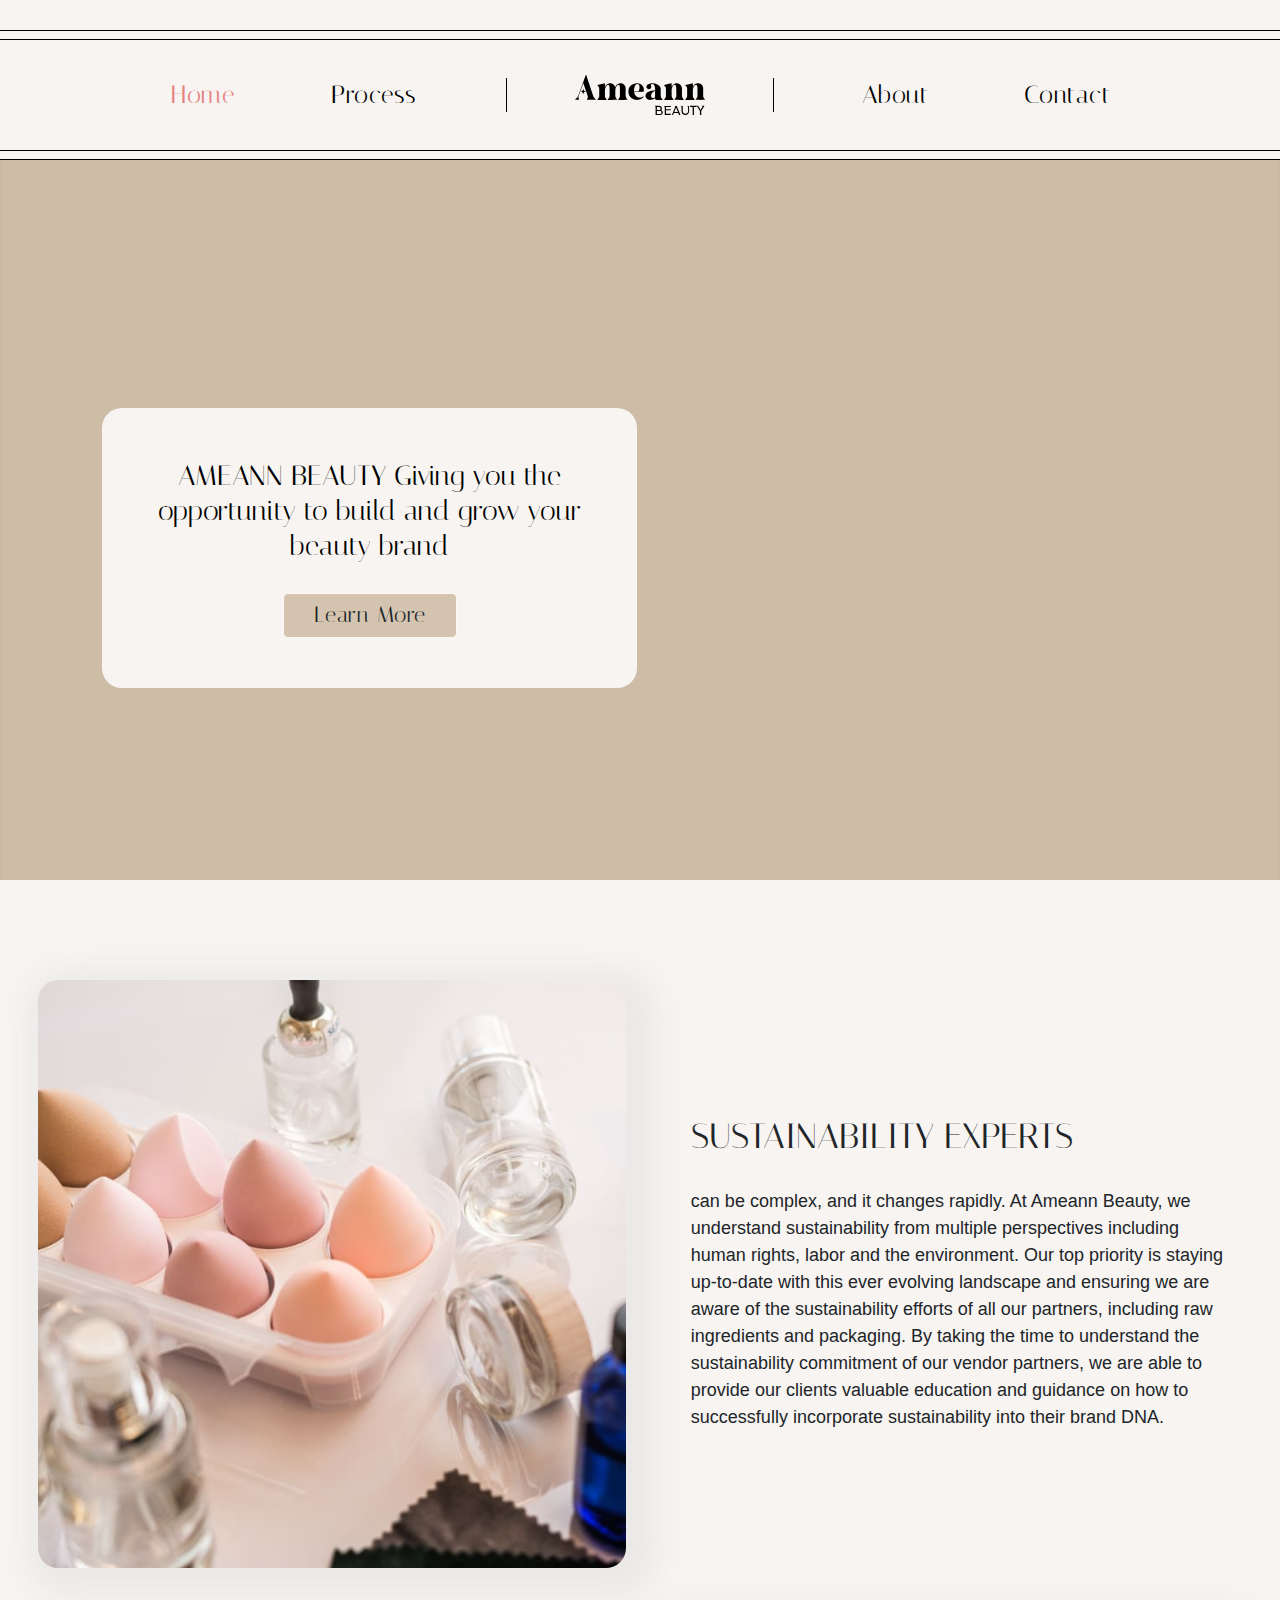
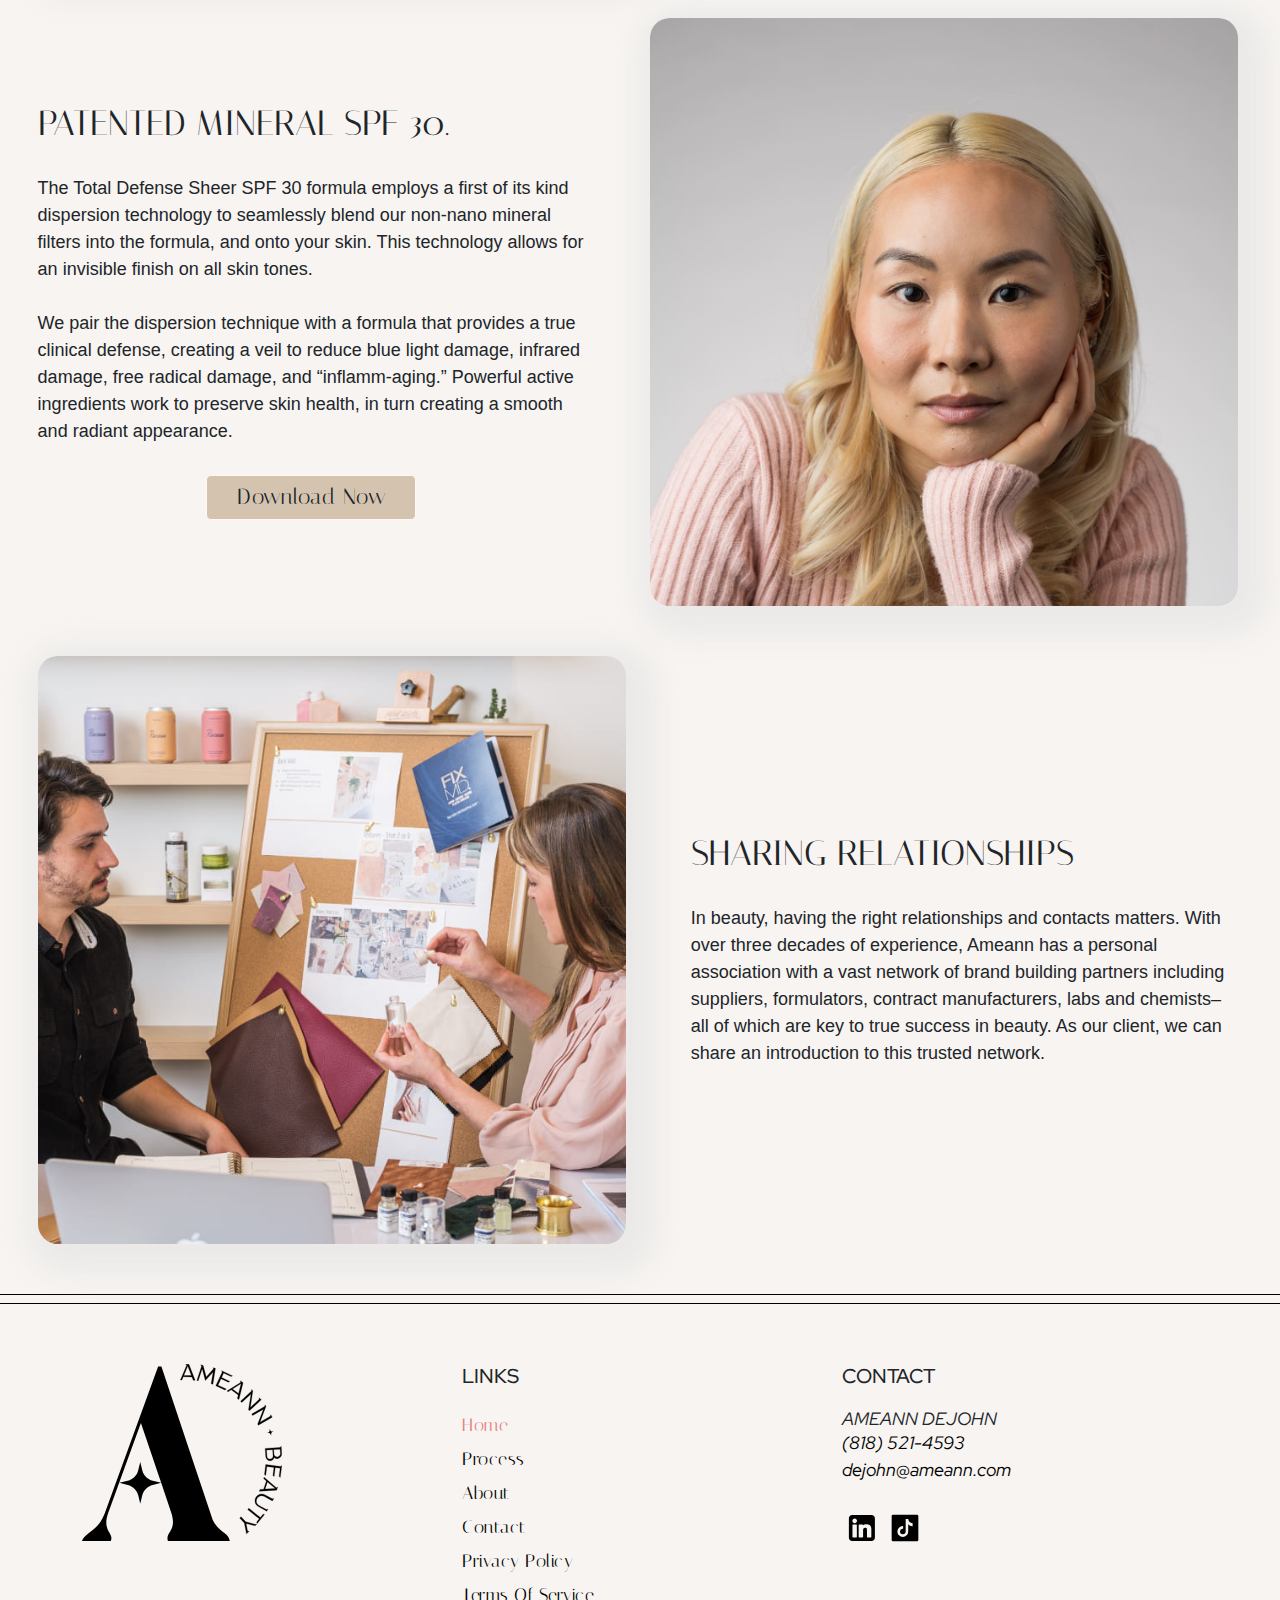
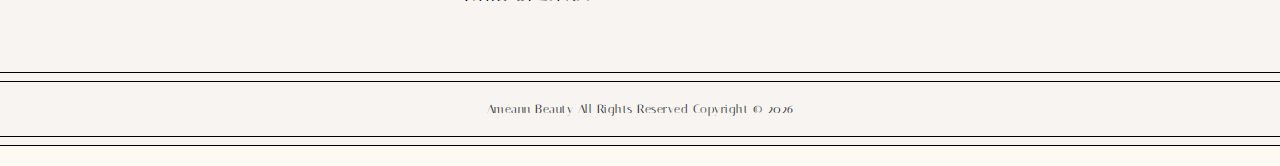
==== index.html @ 5b4743b5 "test Nº2" ====
<!doctype html>
<html lang="en">

<head>
  <!-- Required meta tags -->
  <meta charset="utf-8">
  <meta name="viewport" content="width=device-width, initial-scale=1">
  <title>Ameann Beauty | Home</title>

  <!-- Google Fonts -->
  <link rel="preconnect" href="https://fonts.googleapis.com">
  <link rel="preconnect" href="https://fonts.gstatic.com" crossorigin>
  <link href="https://fonts.googleapis.com/css2?family=Italiana&family=Red+Hat+Display:wght@300;500&display=swap"
    rel="stylesheet">

  <!-- Bootstrap CSS -->
  <link rel="stylesheet" href="assets/css/bootstrap.min.css">
  <link rel="stylesheet" href="assets/fonts/ameann-icons/icon.css">
  <link rel="stylesheet" href="assets/css/style.css">
  <!-- Script for play video -->
  <link href="https://vjs.zencdn.net/8.3.0/video-js.css" rel="stylesheet" />
</head>

<body>

  <header class="header">
    <div class="desktop-nav">
      <div class="border1">
        <nav class="navbar navbar-expand-md navbar-light">
          <div class="container">
            <div class="collapse navbar-collapse">
              <ul class="navbar-nav mb-2 mb-lg-0">
                <li class="nav-item">
                  <a class="nav-link active" href="index.html">Home</a>
                </li>
                <li class="nav-item">
                  <a class="nav-link" href="process.html">Process</a>
                </li>
              </ul>
              <div class="logo">
                <a class="navbar-brand" href="index.html">
                  <img src="./assets/images/logo-main.svg" alt="Ameann Beauty logo">
                </a>
              </div>
              <ul class="navbar-nav mb-2 mb-lg-0">
                <li class="nav-item">
                  <a class="nav-link" href="about-ameann.html">About</a>
                </li>
                <li class="nav-item">
                  <a class="nav-link" href="contact.html">Contact</a>
                </li>
              </ul>
            </div>
          </div>
        </nav>
      </div>
    </div>
    <nav class="navbar navbar-expand-md navbar-light mobile-nav">
      <div class="container">
        <a class="navbar-brand" href="index.html">
          <img src="./assets/images/logo-main.svg" alt="Ameann Beauty logo">
        </a>
        <button class="navbar-toggler" type="button" data-bs-toggle="collapse" data-bs-target="#navbarToggler"
          aria-controls="navbarToggler" aria-expanded="false" aria-label="Toggle navigation">
          <span class="customicon customicon-bars"></span>
        </button>
        <div class="collapse navbar-collapse" id="navbarToggler">
          <ul class="navbar-nav ms-auto mb-lg-0">
            <li class="nav-item">
              <a class="nav-link active" href="index.html">Home</a>
            </li>
            <li class="nav-item">
              <a class="nav-link" href="process.html">Process</a>
            </li>
            <li class="nav-item">
              <a class="nav-link" href="about-ameann.html">About</a>
            </li>
            <li class="nav-item">
              <a class="nav-link" href="contact.html">Contact</a>
            </li>
          </ul>
        </div>
      </div>
    </nav>
  </header>
  <div class="hero-section">

    <div class="image-wrap">
      <!-- Web banner version -->

      <video id="my-video" class="web-video-banner" autoplay muted loop playsinline poster="Background_Banner"
        data-setup="{}">
        <source src="./assets/video/ameannbeauty-hp-banner-desktop.mp4" type="video/mp4">
        <source src="./assets/video/ameannbeauty-hp-banner-desktop.webm" type="video/webm">
        <source src="./assets/video/ameannbeauty-hp-banner-desktop.ogg" type="video/ogg">
      </video>
      <!-- Mobile banner version -->
      <video id="my-video" class="mobile-video-banner" autoplay muted loop poster="Background_Banner2"
        data-setup="{}">
        <source src="./assets/video/ameannbeauty-hp-banner-mobile.mp4" type="video/mp4">
        <source src="./assets/video/ameannbeauty-hp-banner-mobile.webm" type="video/webm">
        <source src="./assets/video/ameannbeauty-hp-banner-mobile.ogg" type="video/ogg">
      </video>
    </div>
    <div class="learn">
      <div class="content">
        <h2>AMEANN BEAUTY Giving you the opportunity to build and grow your beauty brand
        </h2>
        <div class="buttons">
          <a href="process.html" class="btn">Learn More</a>
        </div>
      </div>
    </div>
  </div>

  <section class="home-process">
    <div class="container">
      <div class="row">
        <div class="col-md-6">
          <img src="assets/images/3.jpg" alt="">
        </div>
        <div class="col-md-6">
          <div class="text">
            <h3>SUSTAINABILITY EXPERTS</h3>
            <p>can be complex, and it changes rapidly. At Ameann Beauty, we understand sustainability from multiple
              perspectives including human rights, labor and the environment. Our top priority is staying up-to-date
              with this ever evolving landscape and ensuring we are aware of the sustainability efforts of all our
              partners, including raw ingredients and packaging. By taking the time to understand the sustainability
              commitment of our vendor partners, we are able to provide our clients valuable education and guidance on
              how to successfully incorporate sustainability into their brand DNA.</p>
          </div>
        </div>
      </div>
      <div class="row">
        <div class="col-md-6">
          <img src="assets/images/ameannbeauty-skincare-asian-lady.jpg" alt="">
        </div>
        <div class="col-md-6">
          <div class="text">
            <h3>PATENTED MINERAL SPF 30.</h3>
            <p>The Total Defense Sheer SPF 30 formula employs a first of its kind dispersion technology to seamlessly
              blend our non-nano mineral filters into the formula, and onto your skin. This technology allows for an
              invisible finish on all skin tones. <br /> <br />
              We pair the dispersion technique with a formula that provides a true clinical defense, creating a veil to
              reduce blue light damage, infrared damage, free radical damage, and “inflamm-aging.” Powerful active
              ingredients work to preserve skin health, in turn creating a smooth and radiant appearance.
            </p>
            <div class="buttons">
              <a href="assets/files/ameann-beauty-total-defense-spf-30 (1).pdf" target="_blank" class="btn">Download
                Now</a>
            </div>
          </div>
        </div>
      </div>
      <div class="row">
        <div class="col-md-6">
          <img src="assets/images/2.jpg" alt="">
        </div>
        <div class="col-md-6">
          <div class="text">
            <h3>SHARING RELATIONSHIPS</h3>
            <p>In beauty, having the right relationships and contacts matters. With over three decades of experience,
              Ameann has a personal association with a vast network of brand building partners including suppliers,
              formulators, contract manufacturers, labs and chemists–all of which are key to true success in beauty. As
              our client, we can share an introduction to this trusted network.</p>
          </div>
        </div>
      </div>
    </div>
  </section>

  <footer class="footer">
    <div class="border1">
      <div class="border2">
        <div class="container">
          <div class="row">
            <div class="col-md-4">
              <a href="index.html" class="logo-image">
                <img src="./assets/images/logo-small.svg" alt="ameann beauty logo">
              </a>
            </div>
            <div class="col-md-4">
              <h5 class="title">LINKS</h5>
              <ul class="navbar-nav ms-auto mb-lg-0">
                <li class="nav-item">
                  <a class="nav-link active" href="index.html">Home</a>
                </li>
                <li class="nav-item">
                  <a class="nav-link" href="process.html">Process</a>
                </li>
                <li class="nav-item">
                  <a class="nav-link" href="about-ameann.html">About</a>
                </li>
                <li class="nav-item">
                  <a class="nav-link" href="contact.html">Contact</a>
                </li>
                <li class="nav-item">
                  <a class="nav-link" href="privacy-policy.html">privacy policy</a>
                </li>
                <li class="nav-item">
                  <a class="nav-link" href="terms-of-service.html">terms of service</a>
                </li>
              </ul>
            </div>
            <div class="col-md-4">
              <h5 class="title">CONTACT</h5>
              <div class="details">
                <h3><em>AMEANN DEJOHN</em></h3>
                <a href="tel:(818) 521-4593"><em>(818) 521-4593</em></a><br>
                <a href="mailto:dejohn@ameann.com"><em>dejohn@ameann.com</em></a>
              </div>
              <div class="social-icon">
                <a href=""><svg fill="#000000" viewBox="-5.5 0 32 32" version="1.1" xmlns="http://www.w3.org/2000/svg">
                    <title>linkedin</title>
                    <path
                      d="M0 8.219v15.563c0 1.469 1.156 2.625 2.625 2.625h15.563c0.719 0 1.406-0.344 1.844-0.781 0.469-0.469 0.781-1.063 0.781-1.844v-15.563c0-1.469-1.156-2.625-2.625-2.625h-15.563c-0.781 0-1.375 0.313-1.844 0.781-0.438 0.438-0.781 1.125-0.781 1.844zM2.813 10.281c0-1 0.813-1.875 1.813-1.875 1.031 0 1.875 0.875 1.875 1.875 0 1.031-0.844 1.844-1.875 1.844-1 0-1.813-0.813-1.813-1.844zM7.844 23.125v-9.531c0-0.219 0.219-0.406 0.375-0.406h2.656c0.375 0 0.375 0.438 0.375 0.719 0.75-0.75 1.719-0.938 2.719-0.938 2.438 0 4 1.156 4 3.719v6.438c0 0.219-0.188 0.406-0.375 0.406h-2.75c-0.219 0-0.375-0.219-0.375-0.406v-5.813c0-0.969-0.281-1.5-1.375-1.5-1.375 0-1.719 0.906-1.719 2.125v5.188c0 0.219-0.219 0.406-0.438 0.406h-2.719c-0.156 0-0.375-0.219-0.375-0.406zM2.875 23.125v-9.531c0-0.219 0.219-0.406 0.375-0.406h2.719c0.25 0 0.406 0.156 0.406 0.406v9.531c0 0.219-0.188 0.406-0.406 0.406h-2.719c-0.188 0-0.375-0.219-0.375-0.406z">
                    </path>
                  </svg></a>
                <a href=""><svg fill="#000000" class="tiktok" viewBox="0 0 24 24" xmlns="http://www.w3.org/2000/svg">
                    <path
                      d="M21,2H3A1,1,0,0,0,2,3V21a1,1,0,0,0,1,1H21a1,1,0,0,0,1-1V3A1,1,0,0,0,21,2Zm-3.281,8.725h0c-.109.011-.219.016-.328.017A3.571,3.571,0,0,1,14.4,9.129v5.493a4.061,4.061,0,1,1-4.06-4.06c.085,0,.167.008.251.013v2a2.067,2.067,0,1,0-.251,4.119A2.123,2.123,0,0,0,12.5,14.649l.02-9.331h1.914A3.564,3.564,0,0,0,17.719,8.5Z" />
                  </svg></a>
              </div>
            </div>
          </div>
        </div>
      </div>
      <div class="copyright">
        <div class="border1">
          <p> ameann beauty all rights reserved copyright ©
            <script>document.write(new Date().getFullYear());</script>
          </p>
        </div>
      </div>
    </div>
  </footer>


  <!-- Optional JavaScript; choose one of the two! -->
  <script src="assets/js/jquery-3.6.1.min.js"></script>

  <!-- Option 1: Bootstrap Bundle with Popper -->
  <script src="assets/js/bootstrap.bundle.min.js"></script>

  <!-- Option 2: Separate Popper and Bootstrap JS -->
  <script src="assets/js/popper.min.js"></script>

  <!-- main JS to edit -->
  <script src="assets/js/main.js"></script>

</body>

</html>
---- assets/fonts/ameann-icons/icon.css ----
@font-face {
  font-family: 'ameann-icons';
  src:  url('fonts/ameann-icons.eot?su0a94');
  src:  url('fonts/ameann-icons.eot?su0a94#iefix') format('embedded-opentype'),
    url('fonts/ameann-icons.ttf?su0a94') format('truetype'),
    url('fonts/ameann-icons.woff?su0a94') format('woff'),
    url('fonts/ameann-icons.svg?su0a94#ameann-icons') format('svg');
  font-weight: normal;
  font-style: normal;
  font-display: block;
}

.customicon {
  /* use !important to prevent issues with browser extensions that change fonts */
  font-family: 'ameann-icons' !important;
  speak: never;
  font-style: normal;
  font-weight: normal;
  font-variant: normal;
  text-transform: none;
  line-height: 1;

  /* Better Font Rendering =========== */
  -webkit-font-smoothing: antialiased;
  -moz-osx-font-smoothing: grayscale;
}

.customicon-facebook:before {
  content: "\e901";
}
.customicon-instagram:before {
  content: "\e902";
}
.customicon-arrow-right:before {
  content: "\e900";
}
.customicon-bars:before {
  content: "\e916";
}
.customicon-cross:before {
  content: "\e917";
}
---- assets/css/style.css ----
/* global vars*/

:root{

  --background-page-color:#F7F4F1;
}



@font-face {
  font-family: "poppins";
  src: url(../fonts/Poppins/Poppins-Thin.ttf);
  font-weight: 200;
}

@font-face {
  font-family: "poppins";
  src: url(../fonts/Poppins/Poppins-Light.ttf);
  font-weight: 300;
}

@font-face {
  font-family: "CrimsonText";
  src: url(../fonts/Crimson_Text/CrimsonText-SemiBoldItalic.ttf);
  font-weight: 600;
  font-style: italic;
}

@font-face {
  font-family: "CrimsonText";
  src: url(../fonts/Crimson_Text/CrimsonText-Italic.ttf);
  font-weight: 400;
  font-style: italic;
}

@font-face {
  font-family: "CrimsonText";
  src: url(../fonts/Crimson_Text/CrimsonText-Regular.ttf);
  font-weight: 400;
}

* {
  margin: 0px;
  padding: 0;
  outline: 0;
  box-sizing: border-box;
  /* font-family: "CrimsonText"; */
  font-weight: 400;
  
}

@media (min-width: 1600px) {
  .container {
    max-width: 1560px;
  }
}

.header {
  padding-top: 30px;
  background-color: var(--background-page-color);
}

.header .desktop-nav {
  border-top: 1px solid #000;
  border-bottom: 1px solid #000;
  padding: 10px 0;
}

.header .desktop-nav .border1 {
  border-top: 1px solid #000;
  border-bottom: 1px solid #000;
  padding: 20px 0;
}

.header .desktop-nav .navbar-collapse .logo {
  width: 24%;
  position: relative;
}

.header .desktop-nav .navbar-collapse .logo::after {
  content: '';
  display: block;
  border-left: 1px solid #000;
  border-right: 1px solid #000;
  width: 100%;
  height: 86%;
  left: 0;
  top: 7%;
  position: absolute;
  pointer-events: none;
}

.header .desktop-nav .navbar-collapse .logo a {
  display: block;
  max-width: 180px;
  margin: auto;
  padding: 0;
}

.header .desktop-nav .navbar-collapse .navbar-nav {
  flex-grow: 1;
  justify-content: space-evenly;
  width: 38%;
}

.header .navbar-collapse .navbar-nav .nav-link {
  font-family: 'Italiana', serif;
  font-size: 18px;
  color: #000;
  letter-spacing: 0.5px;
}

.header .navbar-collapse .navbar-nav .nav-link:not(.active):hover {
  color: #E68180;
}

.header .navbar-collapse .navbar-nav .nav-link.active {
  color: #E68180;
}

@media (max-width: 1399px) {
  .header .desktop-nav .navbar-collapse .logo a {
    max-width: 130px;
  }

  .header .desktop-nav .navbar-collapse .navbar-nav .nav-link {
    font-size: 25px;
  }

  .header .desktop-nav {
    padding: 8px 0;
  }
}

@media (min-width: 768px) {
  .mobile-nav {
    display: none;
  }
}

@media (max-width: 991px) {
  .header {
    padding-top: 20px;
  }

  .header .container {
    max-width: 100%;
  }

  .header .desktop-nav .navbar-collapse .navbar-nav .nav-link {
    font-size: 22px;
  }
}

@media (max-width: 767px) {
  .header {
    padding: 0;
    background-color: var(--background-page-color);
  }

  .header .desktop-nav {
    display: none;
  }

  .header .container {
    max-width: 100%;
    padding: 0 30px;
  }

  .header .navbar {
    padding: 10px 0;
  }

  .header .navbar .navbar-brand img {
    width: 90px;
  }

  .header .navbar .navbar-toggler {
    padding: 0;
    border: 0;
    font-size: 24px;
    color: #000;
    width: 24px;
    margin: 0;
    line-height: 0;
  }

  .header .navbar .navbar-toggler:hover,
  .header .navbar .navbar-toggler:focus {
    box-shadow: none;
    color: #E68180;
  }

  .header .navbar .navbar-collapse {
    position: absolute;
    top: 100%;
    width: 100%;
    left: 0;
    text-align: right;
    background-color: #FFF8F3;
    box-shadow: 0 3px 6px rgba(0, 0, 0, 0.1);
    z-index: 99;
  }

  .header .navbar .navbar-collapse .navbar-nav {
    padding: 15px 0;
  }

  .header .navbar .navbar-collapse .navbar-nav .nav-item {
    padding-right: 30px;
    text-transform: uppercase;
  }

  li.nav-item a {
    font-family: 'Italiana', serif;
  }

  .header .navbar .navbar-collapse .navbar-nav .nav-link {
    font-size: 20px;
    color: #000;
  }

  .header .navbar .navbar-toggler[aria-expanded="true"] .customicon::before {
    content: '\e917';
  }
}




/* home section */

.home-section {
  background-color: var(--background-page-color);
}

.home-section img {
  width: 100%;
}

.home-section .main-image {
  border-right: 1px solid #000;
}

.home-section .main-image .image-wrap {
  padding: 100px 8%;
}

.home-section .col-md-8 {
  padding: 0;
}

.home-section .learn {
  height: 47%;
  border-bottom: 1px solid #000;
  background-image: url(../images/texture1.svg);
  background-size: cover;
  display: flex;
  justify-content: center;
  align-items: center;
}

.home-section .learn .content {
  max-width: 595px;
}

.home-section .learn .content h2 {
  color: #B4A27E;
  font-size: 38px;
  line-height: 1.2;
}

.buttons {
  text-align: center;
  margin-top: 50px;
  display: block;
}

.buttons .btn {
  padding: 10px 35px;
  border: 1px solid #fff8f3;
  font-size: 20px;
  font-family: 'Italiana', serif;
  line-height: 1.2;
  border-radius: 5px;
  letter-spacing: 0.5px;
  background-color: #d4c4af;
}
.buttons .btn:hover {
  background-color: #fff8f3;
  color: #E68180;
  border: 1px solid #E68180;
}

.home-section .items {
  padding: 45px 40px;
}

.home-section .items .content {
  padding: 10px;
  height: 100%;
  display: flex;
  flex-direction: column;
}

.home-section .items .content h3 {
  font-family: "poppins";
  font-size: 22px;
  text-align: center;
  margin-top: 15px;
  display: flex;
  flex-grow: 1;
  align-items: center;
  justify-content: center;
}

@media (max-width: 1599px) {
  .home-section .items {
    padding: 40px 35px;
  }

  .home-section .items .content h3 {
    font-size: 18px;
  }
}

@media (max-width: 1399px) {
  .home-section .main-image .image-wrap {
    padding: 80px 8%;
  }

  .home-section .learn .content {
    max-width: 435px;
  }

  .home-section .learn .content h2 {
    font-size: 28px;
  }

  .buttons {
    margin-top: 30px;
  }

  .buttons .btn {
    padding: 8px 30px;
    font-size: 22px;
    border-radius: 5px;
  }

  .home-section .items {
    padding: 30px 30px;
  }

  .home-section .items .content {
    padding: 5px;
  }

  .home-section .items .content h3 {
    font-size: 14px;
  }
}

@media (max-width: 991px) {
  .home-section .container {
    max-width: 100%;
  }

  .home-section {
    overflow: hidden;
  }

}

@media (max-width: 767px) {
  .home-section {
    overflow: hidden;
    background-color: var(--background-page-color);
  }

  .home-section .main-image {
    border: 0;
  }

  .home-section .main-image .image-wrap {
    padding: 20px 5% 0;
  }



  .home-section .col-md-8 {
    position: relative;
  }

  .home-section .learn {
    height: auto;
    position: absolute;
    width: 100%;
    padding: 8vw 0;
    border-bottom: 0;
    bottom: calc(100% - 5px);
  }

  .home-section .learn .content {
    max-width: 62.5vw;
    text-align: center;
  }

  .home-section .learn .content h2 {
    font-size: 4vw;
  }

  .buttons {
    margin-top: 5vw;
  }

  .buttons .btn {
    font-size: 4vw;
  }

  .home-section .items {
    padding: 50px 30px 0;
  }

  .home-section .items .content {
    padding-bottom: 40px;
  }

  .home-section .items .content h3 {
    font-size: 4vw;
  }
}

@media (max-width: 500px) {
  .buttons .btn {
    padding: 5px 20px;
  }

  .home-section .items .content h3 {
    font-size: 5vw;
  }

  .home-section .items .content {
    padding-bottom: 20px;
  }
}



/* contact section */

.contact-section {
  background-color: var(--background-page-color);
  padding: 180px 0;
  border-bottom: 100px solid #B4A27E;
}

.contact-section .title {
  font-family: 'Red Hat Display', sans-serif;
  font-weight: 500;
  font-size: 25px;
  margin-bottom: 60px;
}

.contact-section .details h3 {
  font-size: 25px;
  line-height: 1.2;
  color: #000;
  font-family: 'Red Hat Display', sans-serif;
  font-weight: 500;
}

.contact-section .details a {
  font-size: 25px;
  line-height: 1.2;
  color: #000;
  text-decoration: none;
  font-family: 'Red Hat Display', sans-serif;
}

.contact-section .details a:hover {
  color: #E68180;
}

.contact-section .social {
  margin-top: 60px;
}

.contact-section .social p {
  font-size: 18px;
  margin-bottom: 5px;
  font-family: 'Red Hat Display', sans-serif;
  font-weight: 300;
}

.contact-section .social a.go {
  text-decoration: none;
  font-size: 40px;
  color: #000;
}

.contact-section .social a.go:hover {
  color: #E68180;
}

.contact-section .social .social-icon a {
  font-size: 40px;
  color: #000;
  text-decoration: none;
  margin-right: 8px;
  line-height: 1;
}

.contact-section .social .social-icon a:hover {
  color: #E68180;
}

.contact-section .logo-image {
  display: flex;
  align-items: center;
  justify-content: center;
}

.contact-section .logo-image .image-wrap {
  max-width: 70%;
  width: 400px;
}

@media (min-width: 1400px) {
  .contact-section .container {
    max-width: 1300px;
  }
}

@media (max-width: 1399px) {
  .contact-section {
    padding: 150px 0;
  }

  .contact-section .logo-image .image-wrap {
    max-width: 70%;
    width: 300px;
  }
}

@media (max-width: 1199px) {
  .contact-section {
    padding: 120px 0;
  }

  .contact-section .title {
    font-size: 25px;
    margin-bottom: 40px;
  }

  .contact-section .details h3,
  .contact-section .details a {
    font-size: 22px;
  }

  .contact-section .social {
    margin-top: 40px;
  }

  .contact-section .social p {
    font-size: 15px;
  }

  .contact-section .social a.go {
    font-size: 35px;
  }

  .contact-section .social .social-icon a {
    font-size: 30px;
  }

  .contact-section .logo-image .image-wrap {
    max-width: 80%;
    width: 250px;
  }
}

@media (max-width: 767px) {
  .contact-section {
    padding: 80px 15px;
    border-width: 70px;
  }

  .contact-section .logo-image {
    margin-top: 50px;
  }
}


/* process page */

.process-wheel-section {
  padding: 50px 0 100px;
  border-bottom: 0px solid #000;
  background-color: var(--background-page-color);

  
}

.process-wheel-section h3 {
  font-size: 40px;
  font-family: 'Italiana', sans-serif;
}

.process-wheel-section .wheel {
  
  position: relative;
  max-width: 700px;
  margin: auto;
  z-index: 1;
}

.process-wheel-section .wheel img {
  width: 100%;
  position: absolute;
  left: 0;
  top: 0;
  z-index: -1;
}

.process-wheel-section .wheel a {
  position: relative;
  z-index: 99999;
  text-decoration: none;
}

.process-wheel-section .wheel a circle,
.process-wheel-section .wheel a text {
  transition: .3s ease;
}

.process-wheel-section .wheel a:hover text {
  fill: #E68180;
}

.process-wheel-section .wheel a.active circle,
.process-wheel-section .wheel a:hover circle {
  fill: #E68180;
}

/* .process-wheel-section .wheel a:hover path{
  stroke: #E68180;
  stroke-width: 5px;
} */
.mobile-test {
  display: none;
}

.mobile-test span {
  display: none;
  transition: .3s ease;
}

.mobile-test span.active,
.mobile-test span:hover {
  color: #E68180;
}

@media (min-width: 1400px) {
  .process-wheel-section .container {
    max-width: 1300px;
  }
}

@media (max-width: 1199px) {
  .process-wheel-section h3 {
    font-size: 30px;
  }
}

@media (max-width: 767px) {
  .process-wheel-section {
    padding: 30px 0 70px;
  }

  .process-wheel-section h3 {
    font-size: 25px;
  }

  .process-wheel-section .wheel a text {
    display: none;
  }

  .process-wheel-section .wheel {
    position: relative;
  }

  .process-wheel-section .wheel a:hover+span {
    display: block;
  }

  .mobile-test {
    display: block;
    position: absolute;
    left: 50%;
    top: 50%;
    transform: translate(-50%, -50%);
  }

  .mobile-test span {
    text-align: center;
    font-size: 32px;
    cursor: pointer;
  }
}

@media (max-width: 576px) {
  .mobile-test span {
    font-size: 5.5vw;
  }
}


.process-step-section {
  background-image: url(../images/texture2.svg);
  background-size: cover;
  padding: 60px 0;
  /* display: none; */
  position: fixed;
  left: 0;
  top: 0;
  width: 100%;
  overflow: auto;
  height: 100vh;
}

.process-step-section .container {
  display: flex;
  align-self: center;
  min-height: 100%;
}

.process-step-section img {
  width: 100%;
  border-radius: 20px;
}

.process-step-section .content {
  max-width: 350px;
  margin: auto;
  display: none;
}

.process-step-section .content h5 {
  font-size: 32px;
  text-align: center;
  display: flex;
  align-items: flex-end;
  justify-content: center;
  /* min-height: 75px; */
  margin-bottom: 15px;
  font-family: 'Italiana', sans-serif;
  letter-spacing: 0.5px;
}

.process-step-section .content p {
  padding-top: 30px;
  font-size: 20px;
  color: #000;
  line-height: 30px;
  /* margin-bottom: 50px; */
  font-family: 'Red Hat Display';
  font-weight: 300;
}

.process-step-section .close {
  position: absolute;
  right: 50px;
  top: 25px;
  width: 30px;
  height: 30px;
  cursor: pointer;
}

.process-step-section .close::before,
.process-step-section .close::after {
  content: '';
  width: 23px;
  height: 2px;
  position: absolute;
  background-color: #000;
  transform: rotate(45deg);
  top: 50%;
  left: 0%;
}

.process-step-section .close::after {
  transform: rotate(-45deg);
}


@media (max-width: 1399px) {
  .process-step-section .content h5 {
    font-size: 24px;
  }

  .process-step-section .content p {
    font-size: 18px;
  }
}

@media (max-width: 1199px) {
  .process-step-section .content h5 {
    font-size: 20px;
  }

  .process-step-section .content p {
    font-size: 16px;
    padding-top: 30px;
    margin-bottom: 10px;
  }

  .process-step-section .col-md-3 {
    padding: 15px;
  }

  .process-step-section .content {
    max-width: 310px;
  }
}

@media (max-width: 767px) {
  .process-step-section {
    padding: 50px 0;
  }

  .process-step-section .content h5 {
    font-size: 24px;
    min-height: auto;
  }
}


/* about page */

.about-section {
  background-color: var(--background-page-color);
}

.about-section img {
  width: 100%;
}

.about-section .main-image {
  padding: 100px 0 100px;
  padding-left: 3%;
}

.about-section .details {
  padding: 100px 8% 100px 10%;
}

.about-section .details h3 {
  font-size: 30px;
  line-height: 32px;
  color: #000;
  margin-bottom: 0;
  font-family: 'Red Hat Display';
}

.about-section .details h4 {
  font-size: 19px;
  line-height: 35px;
  color: #000;
  font-family: 'Italiana', sans-serif;
}

.about-section .details p {
  font-size: 22px;
  line-height: 1.5;
  color: #000;
  font-family: 'Red Hat Display', sans-serif;
  font-weight: 300;
  margin-top: 50px;
  margin-bottom: 0;
}

.about-section .col-1 {
  width: 24%;
}

.about-section .col-2 {
  width: 46%;
}

.about-section .col-3 {
  width: 30%;
}

.about-section .question-column {
  border-left: 1px solid #000;
  background-image: url(../images/texture3.svg);
  background-size: cover;
}

.about-section .question-column .question {
  height: 100%;
  position: relative;
  display: flex;
  align-items: center;
}

.about-section .question-column .question img {
  position: absolute;
  top: 50%;
  transform: translateY(-50%);
  width: 70%;
  left: 15%;
  z-index: 0;
}

.about-section .question-column .question .text {
  position: relative;
  z-index: 1;
  width: 90%;
  padding-left: 7%;
  max-width: 300px;
}

.about-section .question-column .question h3 {
  font-size: 40px;
  line-height: 1.1;
  color: #000;
  font-family: 'Italiana', sans-serif;
}

.about-section .question-column .question p {
  font-size: 22px;
  line-height: 1.5;
  color: #000;
  font-family: 'Red Hat Display', sans-serif;
  font-weight: 300;
  margin-top: 50px;
  margin-bottom: 0;
}

@media (max-width: 1599px) {
  .about-section .details p {
    font-size: 19px;
  }
}

@media (max-width: 1399px) {
  .about-section .details {
    padding: 80px 5% 80px 7%;
  }

  .about-section .details h3 {
    font-size: 40px;
  }

  .about-section .details h4 {
    font-size: 28px;
  }

  .about-section .details p {
    font-size: 17px;
  }

  .about-section .main-image {
    padding: 200px 0 100px;
    padding-left: 2%;
  }

  .about-section .question-column .question img {
    width: 76%;
    left: 13%;
  }

  .about-section .question-column .question .text {
    padding-left: 7%;
    max-width: 260px;
  }

  .about-section .question-column .question h3 {
    font-size: 35px;
  }

  .about-section .question-column .question p {
    font-size: 16px;
  }
}

@media (max-width: 1199px) {
  .about-section .details {
    padding: 60px 6% 60px 7%;
  }

  .about-section .details h3 {
    font-size: 32px;
  }

  .about-section .details h4 {
    font-size: 22px;
  }

  .about-section .details p {
    font-size: 14px;
    margin-top: 30px;
  }

  .about-section .main-image {
    padding: 140px 0 100px;
    padding-left: 2%;
  }

  .about-section .question-column .question .text {
    padding-left: 5%;
    max-width: 220px;
  }

  .about-section .question-column .question h3 {
    font-size: 30px;
  }

  .about-section .question-column .question p {
    font-size: 14px;
  }
}

@media (max-width: 991px) {
  .about-section {
    padding-bottom: 70px;
  }

  .about-section .col-1 {
    width: 30%;
  }

  .about-section .col-2 {
    width: 70%;
  }

  .about-section .col-3 {
    width: 100%;
    min-height: 450px;
    display: flex;
    justify-content: center;
    border-left: 0px;
  }

  .about-section .question-column .question img {
    transform: translate(-50%, -50%);
    width: 210px;
    left: 50%;
  }

  .about-section .details p {
    font-size: 15px;
  }

  .about-section .question-column .question .text {
    margin-left: -30px;
    max-width: 260px;
  }

  .about-section .question-column .question .text {
    padding-left: 7%;
    max-width: 300px;
  }
}

@media (max-width: 767px) {
  .about-section {
    padding: 50px 0;
  }

  .about-section .col-1 {
    width: 100%;
  }

  .about-section .main-image {
    padding: 0;
    max-width: 400px;
    margin: auto;
  }

  .about-section .col-2 {
    width: 100%;
  }

  .about-section .details {
    padding: 50px 15px;
  }

  .about-section .details h3 {
    font-size: 26px;
  }

  .about-section .details h4 {
    font-size: 20px;
  }

  .about-section .details p {
    font-size: 15px;
  }
}

@media (max-width: 576px) {
  .about-section {
    padding: 50px 0 0;
  }

  .about-section .question-column .question .text {
    margin-left: -25px;
    max-width: 260px;
  }
}


.about-article-section {
  background-color: #ECE0D5;
      margin-bottom: 3px;
  padding: 150px 0;
}

.about-article-section .right-content {
  padding: 0 7%;
}

.about-article-section .right-content h4,
.about-article-section .right-content a {
  color: #000;
  text-decoration: none;
  font-size: 20px;
  line-height: 40px;
  font-family: 'Red Hat Display', sans-serif;
  font-weight: 500;
  border-bottom: 2px solid #000;
}

.about-article-section .right-content a:hover {
  color: #E68180;
}

.about-article-section .left-content {
  text-align: center;
}

.about-article-section .left-content h5 {
  font-family: 'Red Hat Display', sans-serif;
  font-size: 20px;
  color: #000;
  font-weight: 500;
}

.about-article-section .left-content p {
  font-size: 20px;
  color: #000;
  margin-top: 10px;
  margin-bottom: 20px;
  font-family: 'Red Hat Display', sans-serif;
  font-weight: 300;
  line-height: 1.2;
}

.about-article-section .left-content a {
  text-decoration: none;
  color: #000;
  font-size: 50px;
  margin-bottom: -40px;
  display: inline-block;
}

.about-article-section .left-content a:hover {
  color: #E68180;
}


@media (max-width: 1399px) {
  .about-article-section {
    padding: 100px 0;
  }

  .about-article-section .right-content h4,
  .about-article-section .right-content a {
    font-size: 30px;
  }

  .about-article-section .left-content h5 {
    font-size: 25px;
  }

  .about-article-section .left-content p {
    font-size: 30px;
    margin-top: 20px;
    margin-bottom: 0px;
  }

  .about-article-section .left-content a {
    font-size: 50px;
  }
}

@media (max-width: 1199px) {
  .about-article-section {
    padding: 80px 0;
  }
}

@media (max-width: 991px) {

  .about-article-section .right-content h4,
  .about-article-section .right-content a {
    font-size: 22px;
  }

  .about-article-section .left-content h5 {
    font-size: 20px;
  }

  .about-article-section .left-content p {
    font-size: 22px;
    color: #000;
  }

  .about-article-section .left-content a {
    font-size: 50px;
  }
}

@media (max-width: 767px) {
  .about-article-section {
    padding: 60px 0;
  }

  .about-article-section .right-content {
    text-align: center;
    padding: 0;
  }

  .about-article-section .right-content h4,
  .about-article-section .right-content a {
    font-size: 20px;
    line-height: 1.4;
  }

  .about-article-section .left-content h5 {
    font-size: 18px;
  }

  .about-article-section .left-content p {
    font-size: 20px;
    color: #000;
  }

  .about-article-section .left-content a {
    font-size: 40px;
  }
}



.footer {
  padding-bottom: 20px;
  background-color: #FFF8F3;
}


.border1 {
  border-top: 1px solid #000;
  border-bottom: 1px solid #000;
  padding: 10px 0;
  background-color: var(--background-page-color);
}

.border2 {
  border-top: 1px solid #000;
  border-bottom: 1px solid #000;
  padding: 20px 0;
  background-color: var(--background-page-color);
}

.footer .copyright {
  margin-top: 10px;
}

.footer .copyright p {
  margin: 0;
  padding: 10px;
  text-align: center;
  font-size: 12px;
  font-family: 'Italiana', serif;
  letter-spacing: 0.5px;
  text-transform: capitalize;
}

.footer .container {
  padding-top: 40px;
  padding-bottom: 40px;
}

.footer .logo-image {
  max-width: 200px;
  display: block;
}

.footer .logo-image img {
  width: 100%;
}

.footer .title {
  font-size: 20px;
  margin-bottom: 20px;
  font-family: 'Red Hat Display', sans-serif;
  font-weight: 500;
}

.footer .navbar-nav .nav-link {
  font-family: 'Italiana', serif;
  letter-spacing: 0.5px;
  color: #000;
  font-size: 18px;
  line-height: 1;
  text-transform: capitalize;

}

.footer .navbar-nav .nav-link.active {
  color: #E68180;
}

.footer .navbar-nav .nav-link.active:hover {
  color: #000;
}

.footer .navbar-nav .nav-link:hover {
  color: #E68180;
}

.footer .details h3 {
  font-size: 18px;
  font-family: 'red hat display', sans-serif;
  font-weight: 500;
  margin-bottom: 0px;
}

.footer .details a {
  font-size: 18px;
  text-decoration: none;
  color: #000;
  font-family: 'Red Hat Display', sans-serif;
  font-weight: 300;
}

.social-icon {
  margin-top: 20px;
}
.social-icon svg {
  width: 40px;
  max-height: 40px;
  cursor: pointer;
}
.tiktok{
  width: 32px;
  height: 32px;
  cursor: pointer;
  transform: translateX(-12px);
}


.social-icon a {
  font-size: 30px;
  color: #000;
  text-decoration: none;
  margin-right: 10px;
}

@media (max-width: 1399px) {
  .border1 {
    padding: 8px 0;
  }

  .footer .copyright {
    margin-top: 8px;
  }

}

@media (max-width: 991px) {
  .footer .logo-image {
    max-width: 70px;
  }

  .footer .details h3 {
    font-size: 25px;
  }

  .footer .copyright p {
    padding: 5px;
  }
}

@media (max-width: 767px) {
  .footer {
    text-align: center;
  }

  .footer .container {
    padding-top: 30px;
    padding-bottom: 20px;
  }

  .footer .title {
    margin-top: 40px;
  }

  .footer .logo-image {
    margin: auto;
  }

  .footer .copyright p {
    font-size: 11px;
  }
}

.hero-section {
  position: relative;
  overflow: hidden;
}

.web-video-banner {
  display: block;
  width: 100%;
  z-index: -1;

}

.mobile-video-banner {
  width: 100%;
  display: none;
  z-index: -1;

}


.hero-section img {
  width: 100%;
  max-height: calc(100vh - 165px);
  object-fit: cover;
}

.hero-section .btn:hover {
  background-color: #fff8f3;
  color: #E68180;
  border: 1px solid #E68180;
}

.hero-section .learn {
  position: absolute;
  z-index: 1;
  bottom: 0;
  width: 100%;
  padding: 0 !important;
  margin-left: 8%;
  margin-bottom: 15%;

}

.hero-section .learn .content {
  max-width: 695px;
  background-color: var(--background-page-color);
  padding: 50px;
  border-radius: 20px;
}

.hero-section .learn .content h2 {
  color: #000;
  font-size: 25px;
  line-height: 35px;
  text-align: center;
  font-family: 'Italiana', sans-serif;
}


@media (max-width: 1399px) {
  .hero-section .learn .content {
    max-width: 535px;
  }

  .hero-section .learn .content h2 {
    font-size: 28px;
  }


}

@media (max-width: 767px) {
  .hero-section img {
    min-height: 500px;
    max-height: auto;
  }

  

  .hero-section .learn .content {
    max-width: 80vw;
    text-align: center;
    margin-left: none;
   justify-self: center;
    margin-right: auto !important;
  }

  .hero-section .learn .content h2 {
    font-size: 4vw;
  }
  .hero-section .web-video-banner {
    display: none;
  }

  .hero-section .mobile-video-banner {
    display: block;
  }
}

.home-process {
  padding: 50px 0;
  background-color: var(--background-page-color);
  
}

.home-process img {
  width: 100%;
  aspect-ratio: 1/1;
  border-radius: 20px;
  -webkit-box-shadow: 10px 10px 28px 19px rgba(227, 227, 227, 0.6);
  -moz-box-shadow: 10px 10px 28px 19px rgba(227, 227, 227, 0.6);
  box-shadow: 10px 10px 28px 19px rgba(227, 227, 227, 0.6);
}

.home-process .container {
  margin-left: 2%;

}

.home-process .row {
  padding-top: 50px ;
  padding-right: 5%;
  width: 100vw;
}
.home-process .row .buttons  {
  outline: none;
}
.home-process .row .buttons :hover {
  border:  1px #E68180 solid;
  color: #E68180;
}


.home-process .col-md-6 {
  align-self: center;
}

.home-process h3 {
  font-size: 35px;
  margin-bottom: 30px;
  font-family: 'Italiana', sans-serif;
}

.home-process .text p {
  font-family: 'Red Hat', sans-serif;
  font-weight: 300;
  font-size: 18px;
  margin-bottom: 0;
}

@media (max-width: 911px) {
  .home-process h3 {
    font-size: 25px;
    margin-bottom: 20px;
  }

  .home-process p {
    font-size: 18px;
  }
  .hero-section .learn {
    height: auto;
    position: absolute;
    top: 50%;
    justify-content: center;
    align-items: center;
    width: 100%;
    padding: 8vw 0;
    width: 100%;
    margin:0 !important;
    transform: translateY(-50%) translateX(10%);

  }
  
}

@media (max-width: 767px) {
  .home-process .container {
    margin-left: 0;
  }

  .home-process .row {
    padding: 30px 0;
  }

  .home-process .text {
    margin-top: 40px;
  }
}

@media (min-width: 768px) {
  .home-process .text {
    padding-left: 7%;
  }

  .home-process .row:nth-child(even) {
    flex-direction: row-reverse;
  }

  .home-process .row:nth-child(even) .text {
    padding-left: 0;
    padding-right: 7%;
  }
}

.process-step-section .content a {
  text-decoration: none;
  cursor: pointer;
}

.process-step-section .content a p {
  padding-top: 10px;
}
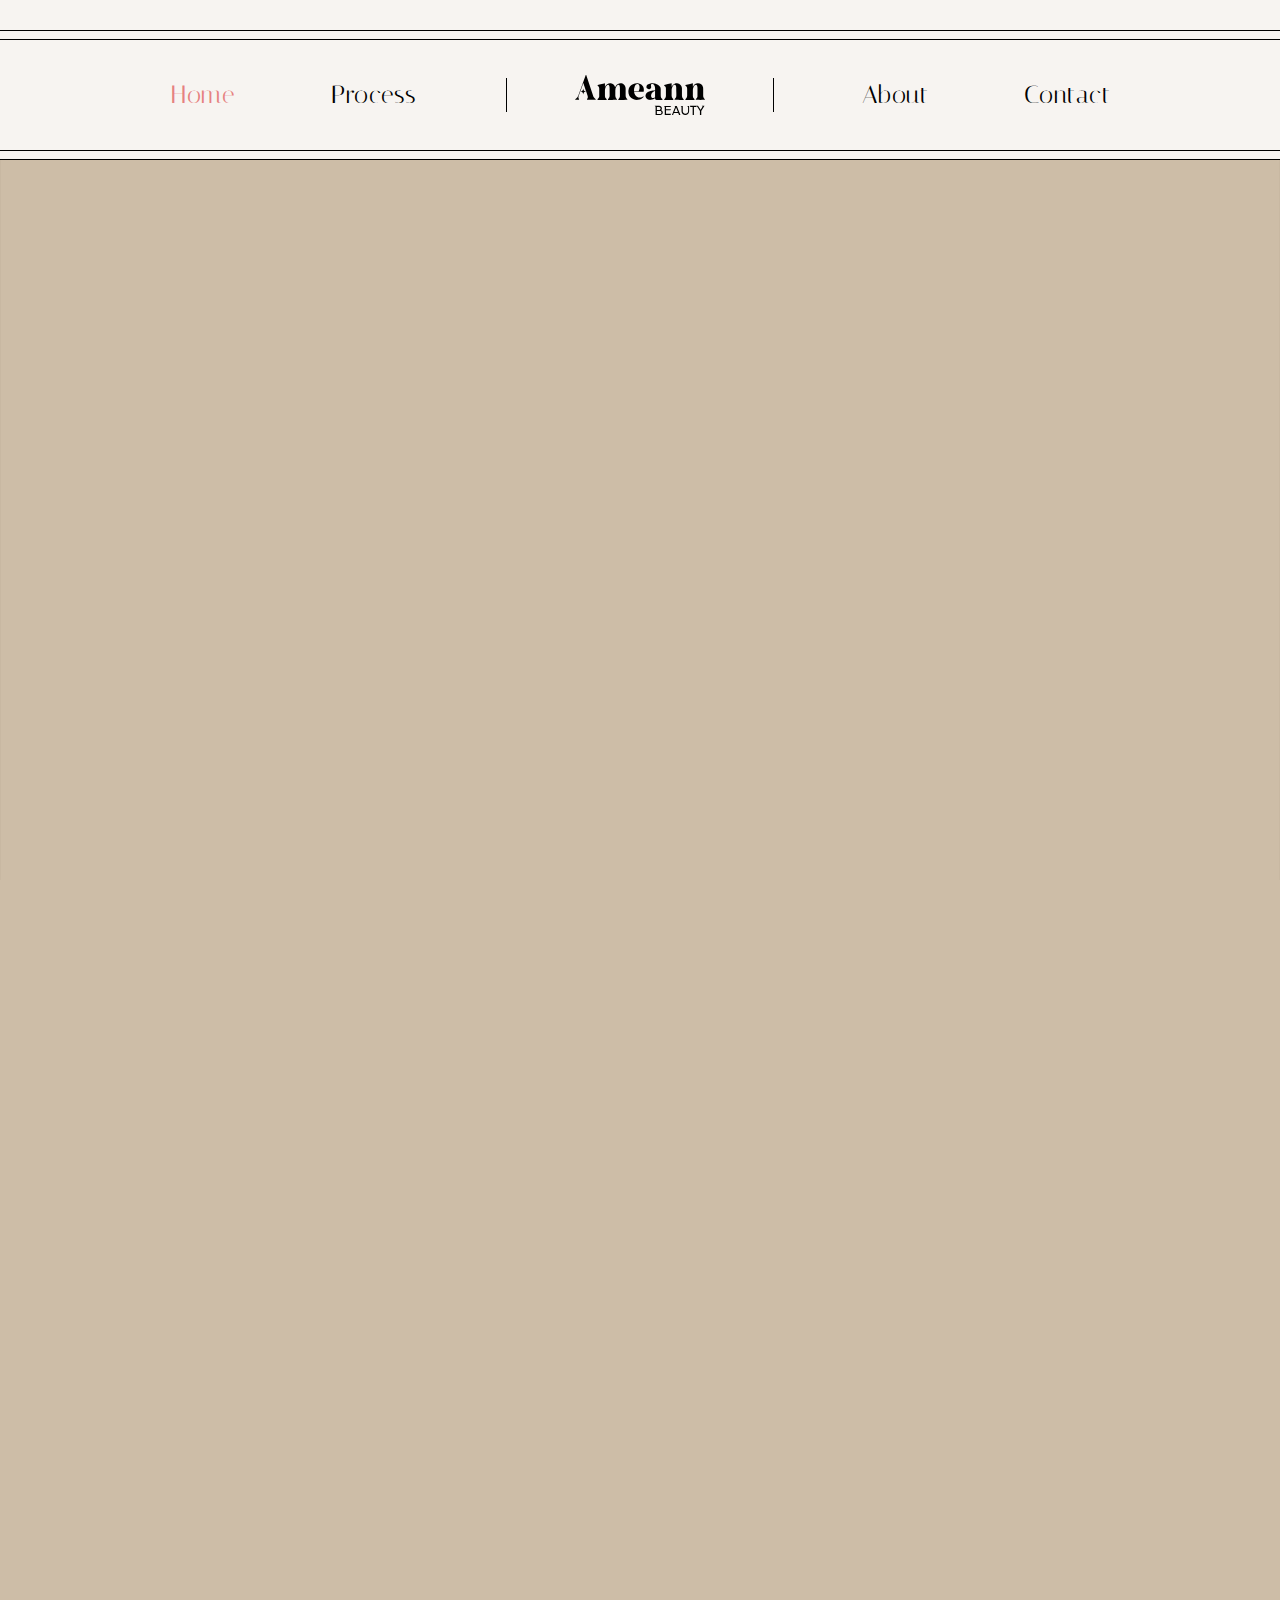
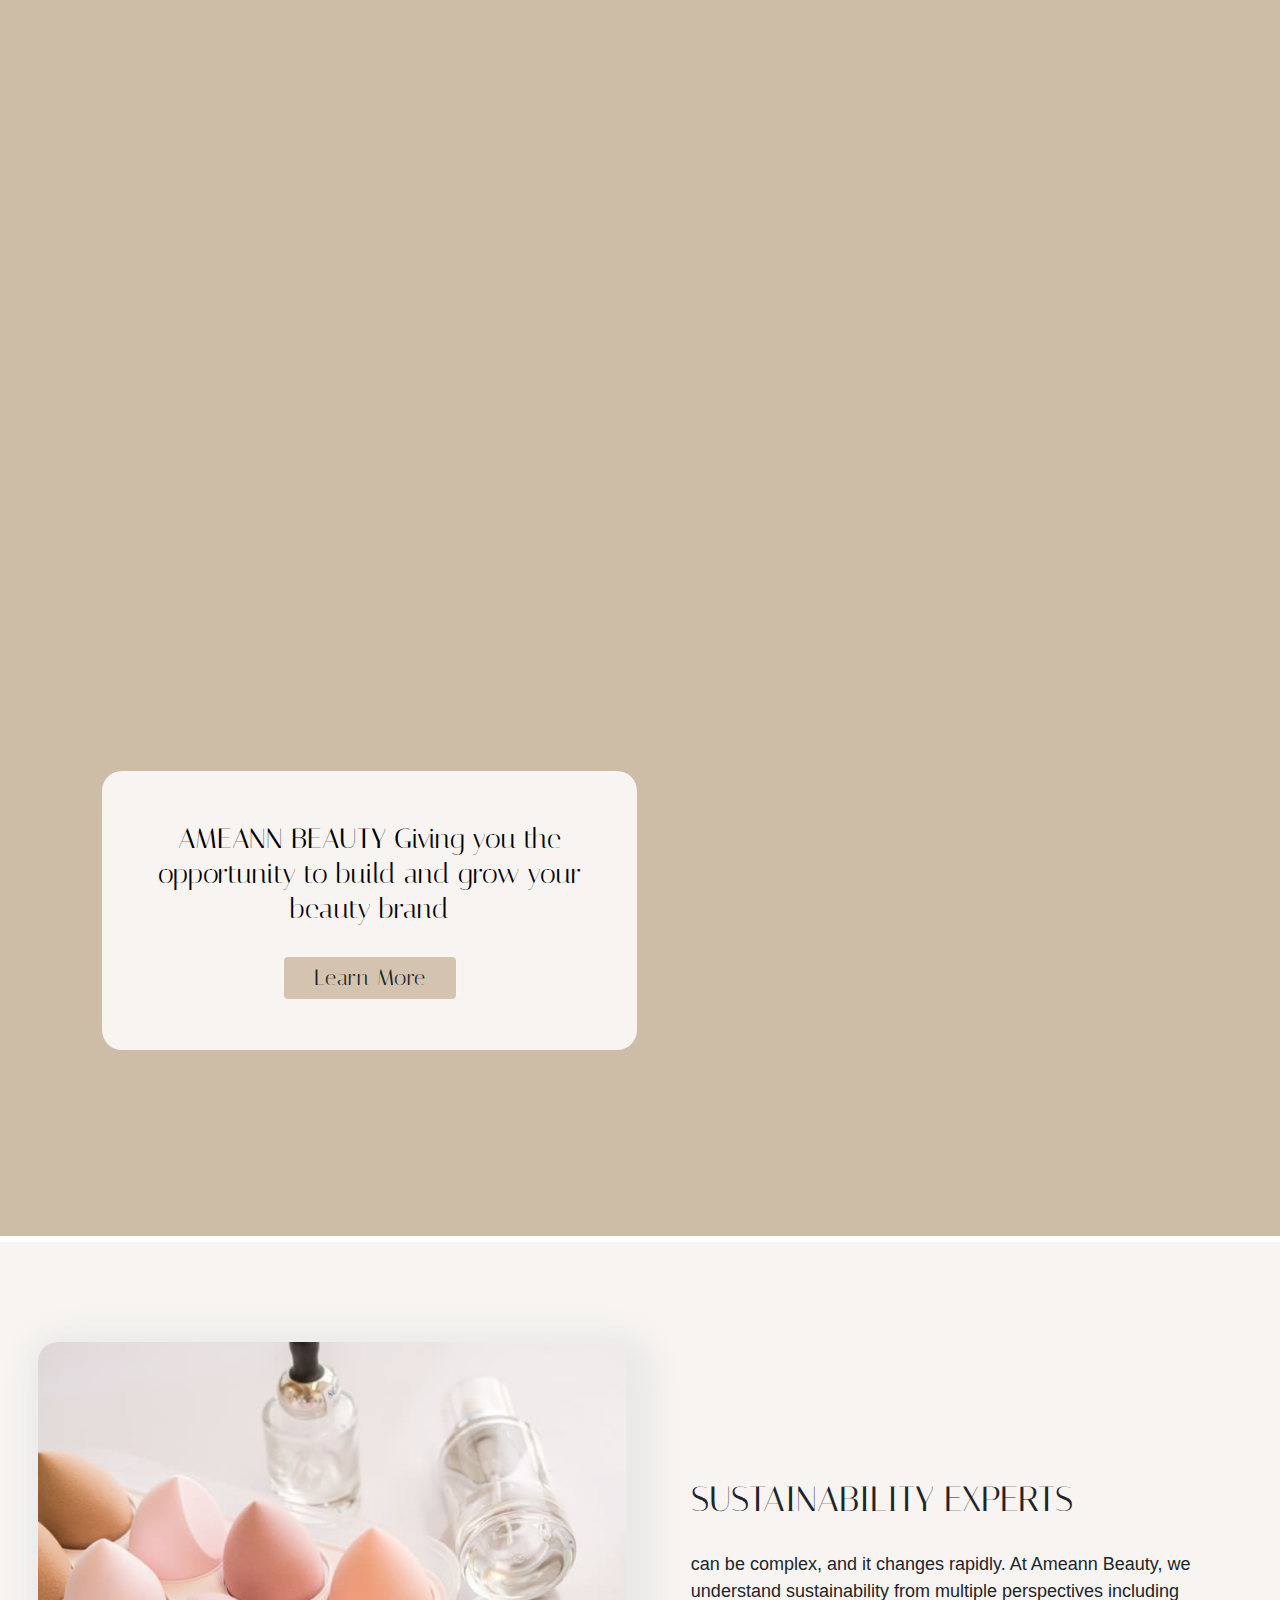
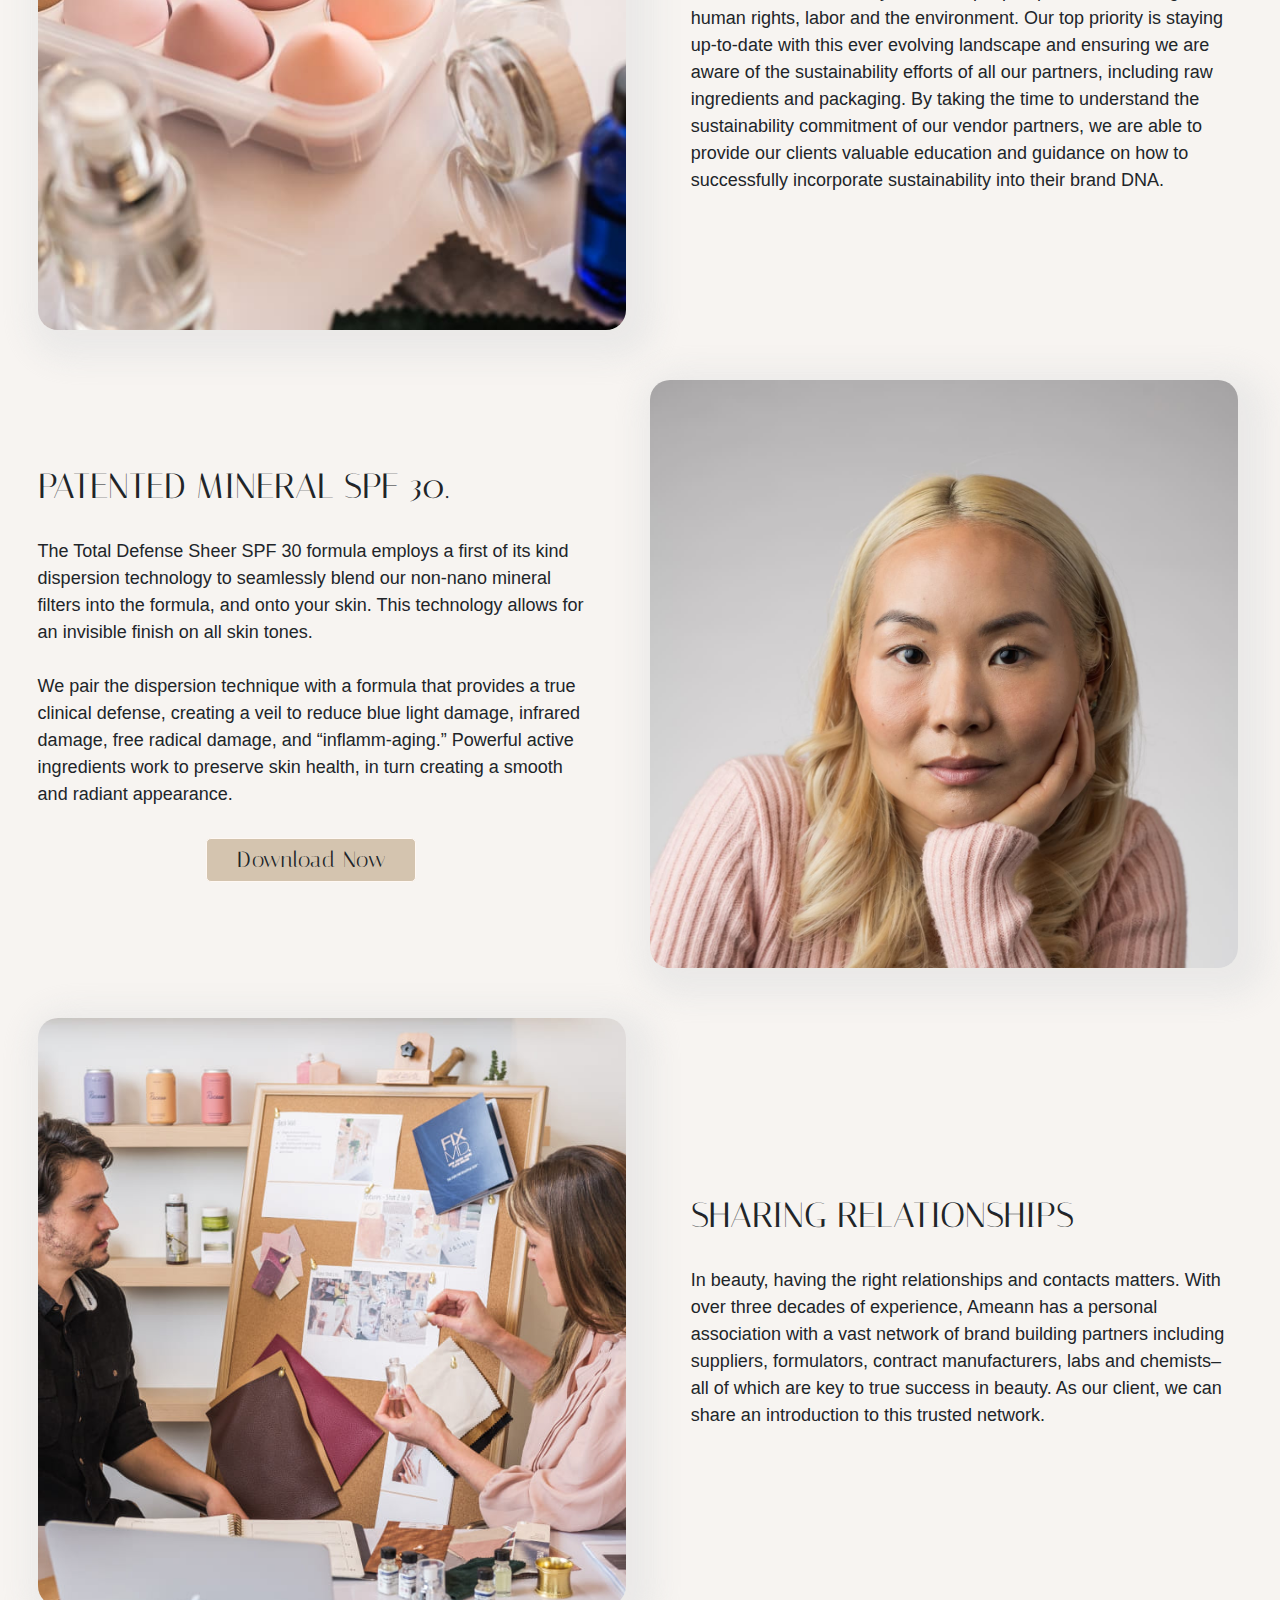
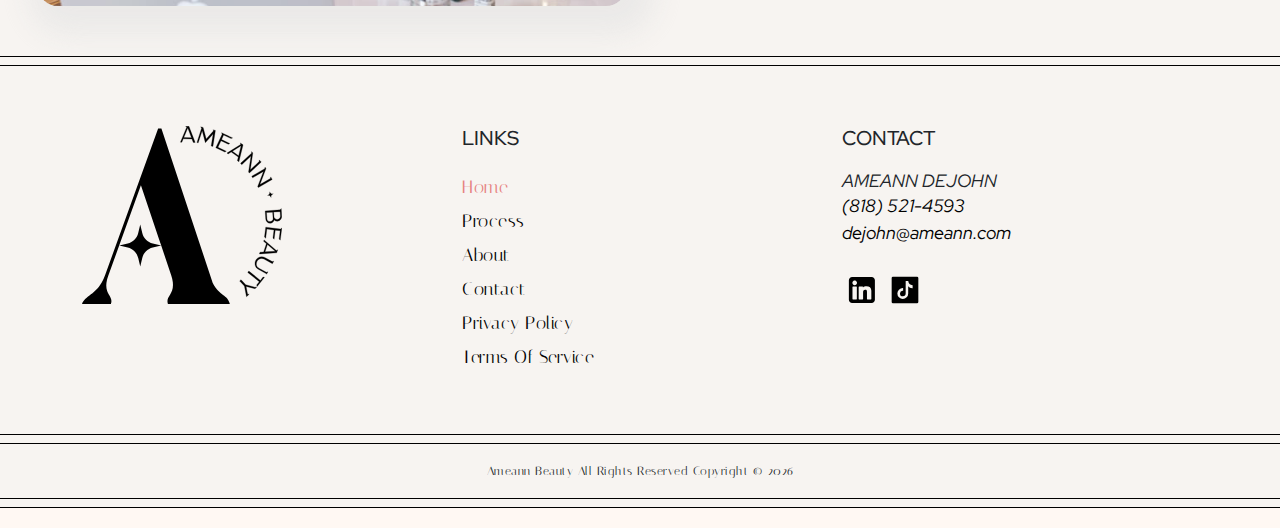
==== commit 93343daf: "test # 3" ====
--- a/index.html
+++ b/index.html
@@ -17,8 +17,7 @@
   <link rel="stylesheet" href="assets/css/bootstrap.min.css">
   <link rel="stylesheet" href="assets/fonts/ameann-icons/icon.css">
   <link rel="stylesheet" href="assets/css/style.css">
-  <!-- Script for play video -->
-  <link href="https://vjs.zencdn.net/8.3.0/video-js.css" rel="stylesheet" />
+
 </head>
 
 <body>
@@ -95,7 +94,7 @@
         <source src="./assets/video/ameannbeauty-hp-banner-desktop.ogg" type="video/ogg">
       </video>
       <!-- Mobile banner version -->
-      <video id="my-video" class="mobile-video-banner" autoplay muted loop poster="Background_Banner2"
+      <video id="my-video-2" class="mobile-video-banner" autoplay muted loop poster="Background_Banner2"
         data-setup="{}">
         <source src="./assets/video/ameannbeauty-hp-banner-mobile.mp4" type="video/mp4">
         <source src="./assets/video/ameannbeauty-hp-banner-mobile.webm" type="video/webm">
@@ -234,8 +233,8 @@
       </div>
     </div>
   </footer>
-
-
+  <!-- Script for play video -->
+  <script src="https://vjs.zencdn.net/8.3.0/video.min.js"></script>
   <!-- Optional JavaScript; choose one of the two! -->
   <script src="assets/js/jquery-3.6.1.min.js"></script>
 
--- a/assets/css/style.css
+++ b/assets/css/style.css
@@ -1423,16 +1423,33 @@
   overflow: hidden;
 }
 
-.web-video-banner {
+.web-video-banner,
+#my-video_html5_api {
   display: block;
   width: 100%;
+  height: max-content;
+  object-fit: cover;
   z-index: -1;
 
 }
-
-.mobile-video-banner {
+.vjs-control-bar,
+.vjs-poster,
+.vjs-poster,
+.vjs-big-play-button,
+.vjs-loading-spinner,
+.vjs-title-bar,
+.vjs-text-track-display,
+.vjs-control-text,
+.vjs-error-display,
+.vjs-modal-dialog {
+  display: none;
+}
+
+.mobile-video-banner,
+#my-video-2_html5_api {
   width: 100%;
-  display: none;
+  height: max-content;
+  object-fit: cover;
   z-index: -1;
 
 }
@@ -1508,11 +1525,12 @@
   .hero-section .learn .content h2 {
     font-size: 4vw;
   }
-  .hero-section .web-video-banner {
+   .web-video-banner {
     display: none;
   }
 
-  .hero-section .mobile-video-banner {
+   .mobile-video-banner,
+   #my-video-2_html5_api {
     display: block;
   }
 }
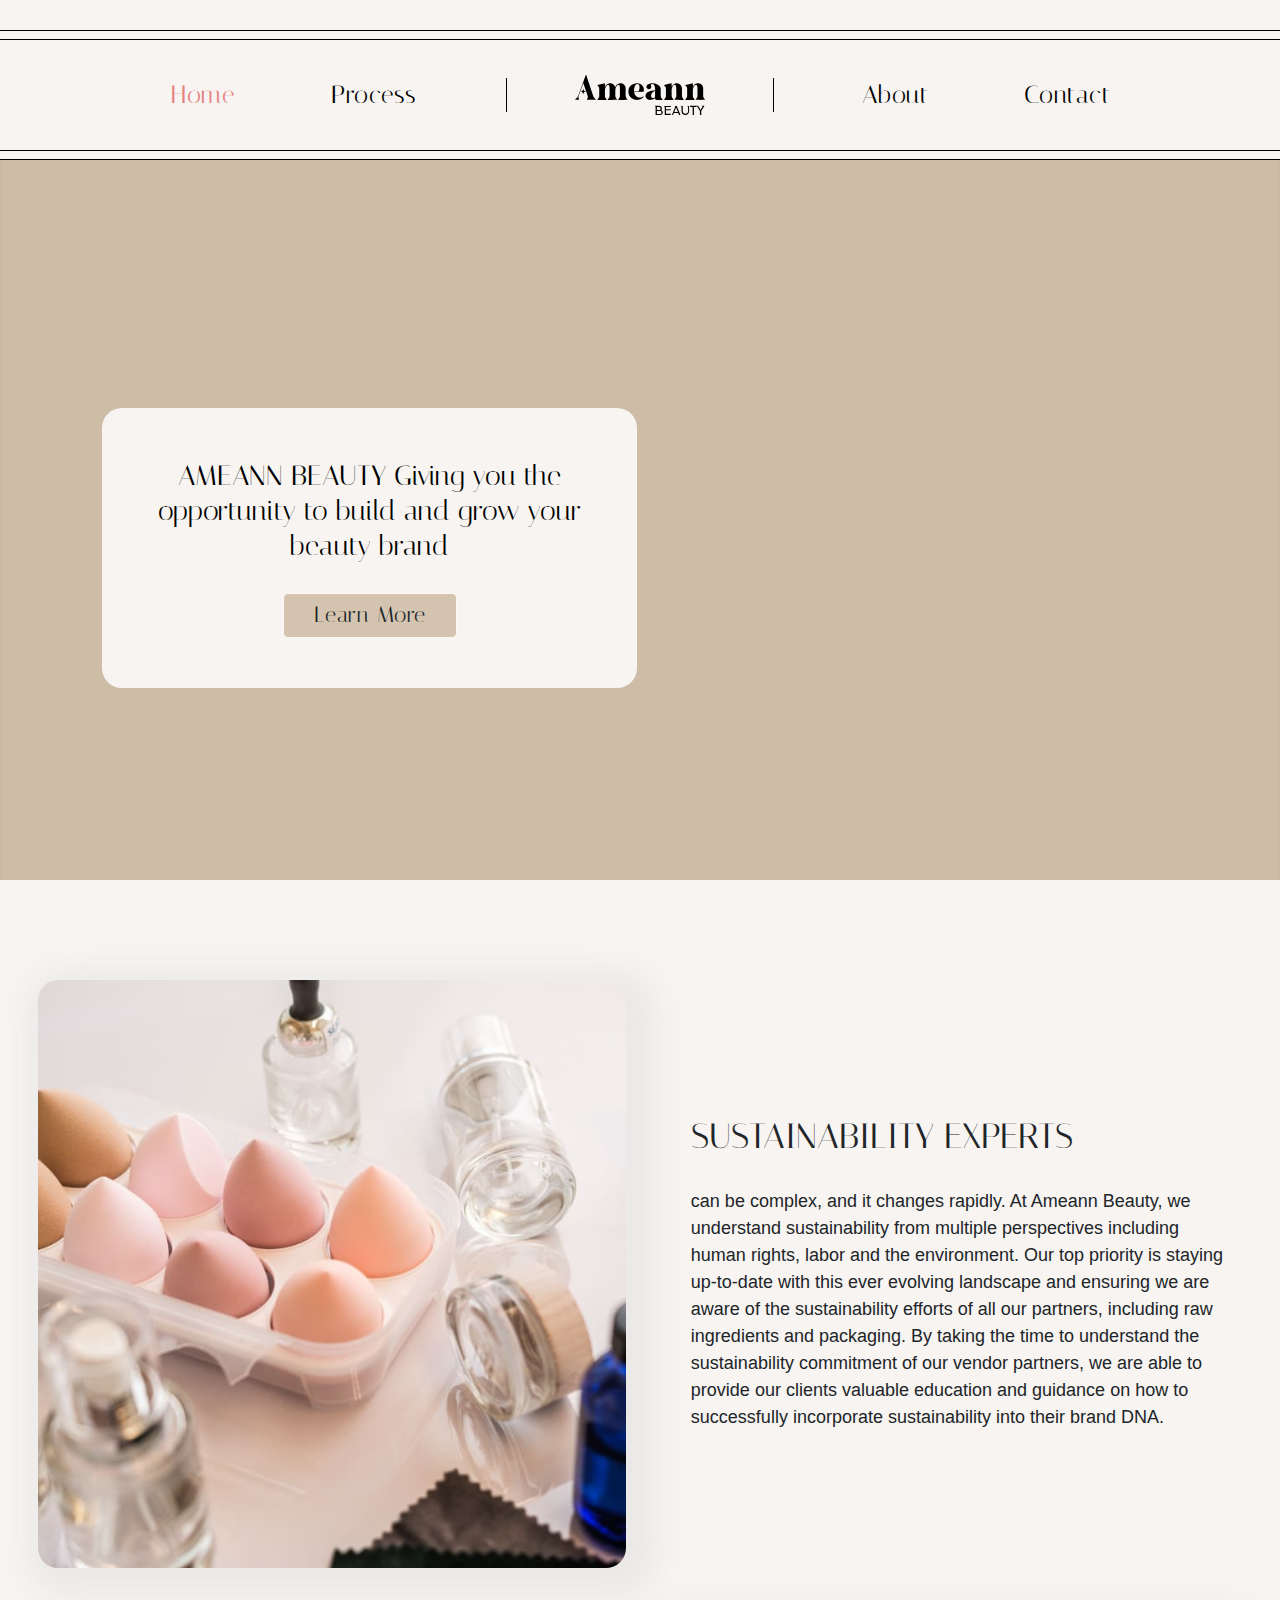
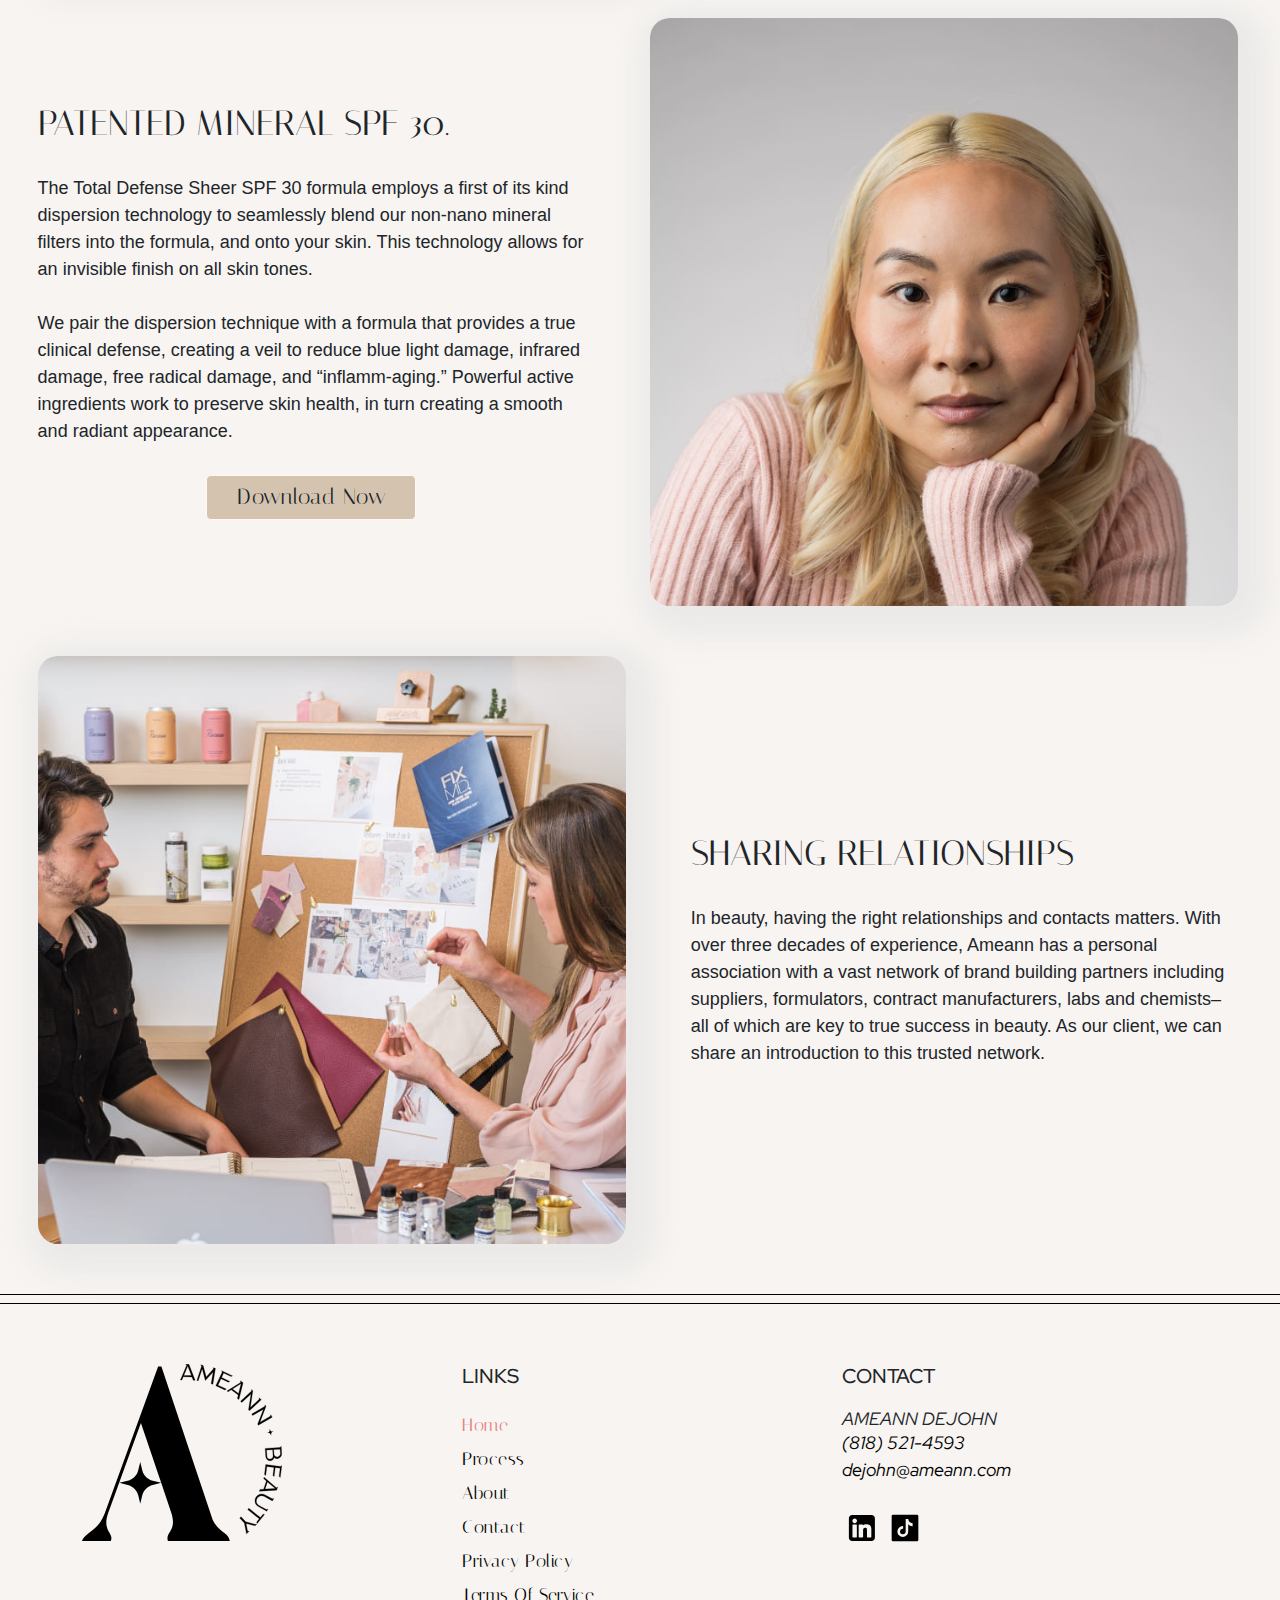
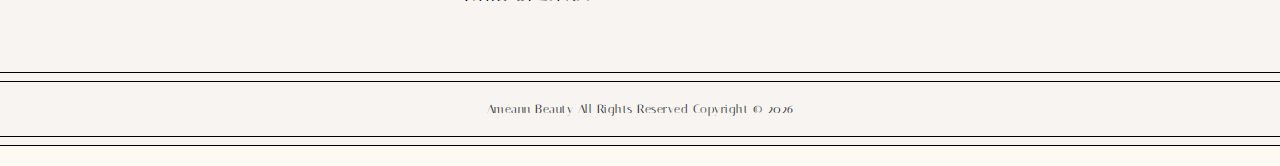
==== commit 7f5e2789: "test #4" ====
--- a/index.html
+++ b/index.html
@@ -88,14 +88,14 @@
       <!-- Web banner version -->
 
       <video id="my-video" class="web-video-banner" autoplay muted loop playsinline poster="Background_Banner"
-        data-setup="{}">
+        data-setup='{"controls": false, "autoplay": true, "preload": "auto"}'>
         <source src="./assets/video/ameannbeauty-hp-banner-desktop.mp4" type="video/mp4">
         <source src="./assets/video/ameannbeauty-hp-banner-desktop.webm" type="video/webm">
         <source src="./assets/video/ameannbeauty-hp-banner-desktop.ogg" type="video/ogg">
       </video>
       <!-- Mobile banner version -->
       <video id="my-video-2" class="mobile-video-banner" autoplay muted loop poster="Background_Banner2"
-        data-setup="{}">
+        data-setup='{"controls": false, "autoplay": true, "preload": "auto"}'>
         <source src="./assets/video/ameannbeauty-hp-banner-mobile.mp4" type="video/mp4">
         <source src="./assets/video/ameannbeauty-hp-banner-mobile.webm" type="video/webm">
         <source src="./assets/video/ameannbeauty-hp-banner-mobile.ogg" type="video/ogg">
--- a/assets/css/style.css
+++ b/assets/css/style.css
@@ -1432,6 +1432,7 @@
   z-index: -1;
 
 }
+
 .vjs-control-bar,
 .vjs-poster,
 .vjs-poster,
@@ -1447,6 +1448,7 @@
 
 .mobile-video-banner,
 #my-video-2_html5_api {
+  display: none;
   width: 100%;
   height: max-content;
   object-fit: cover;
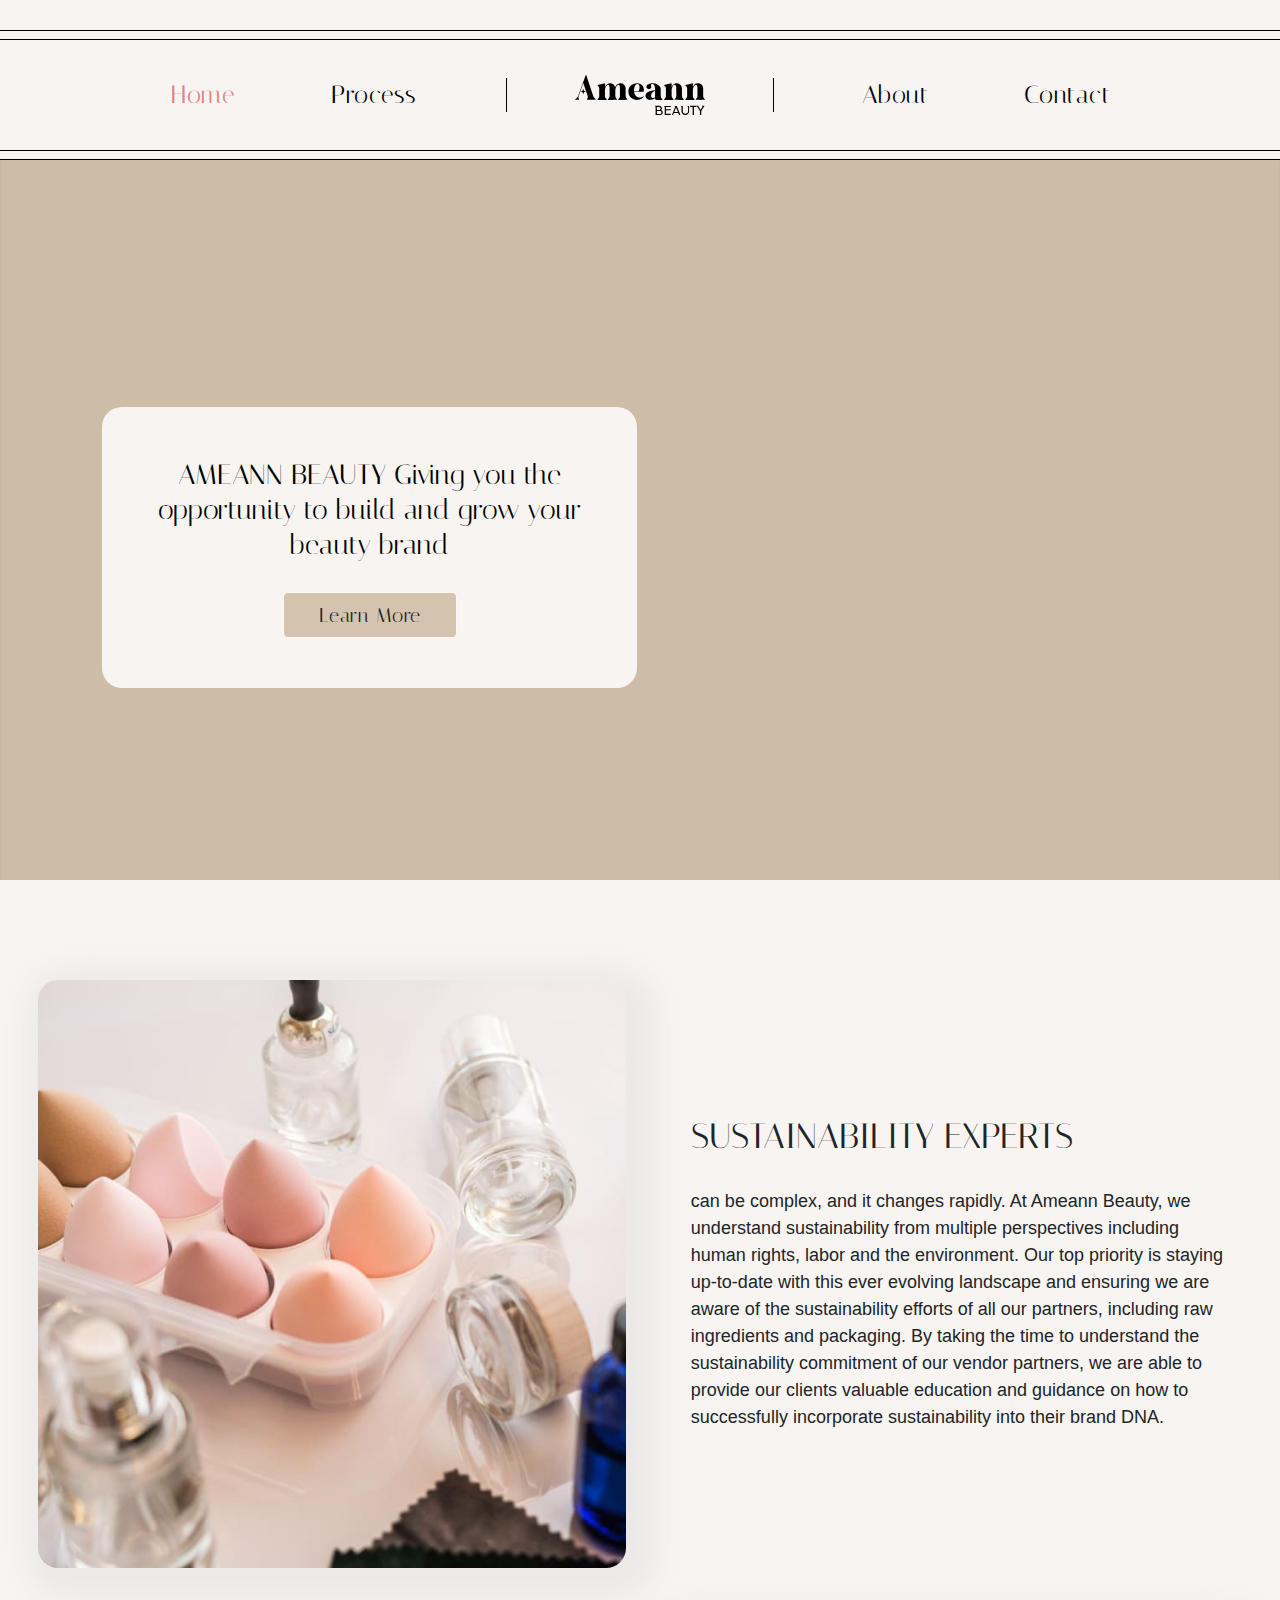
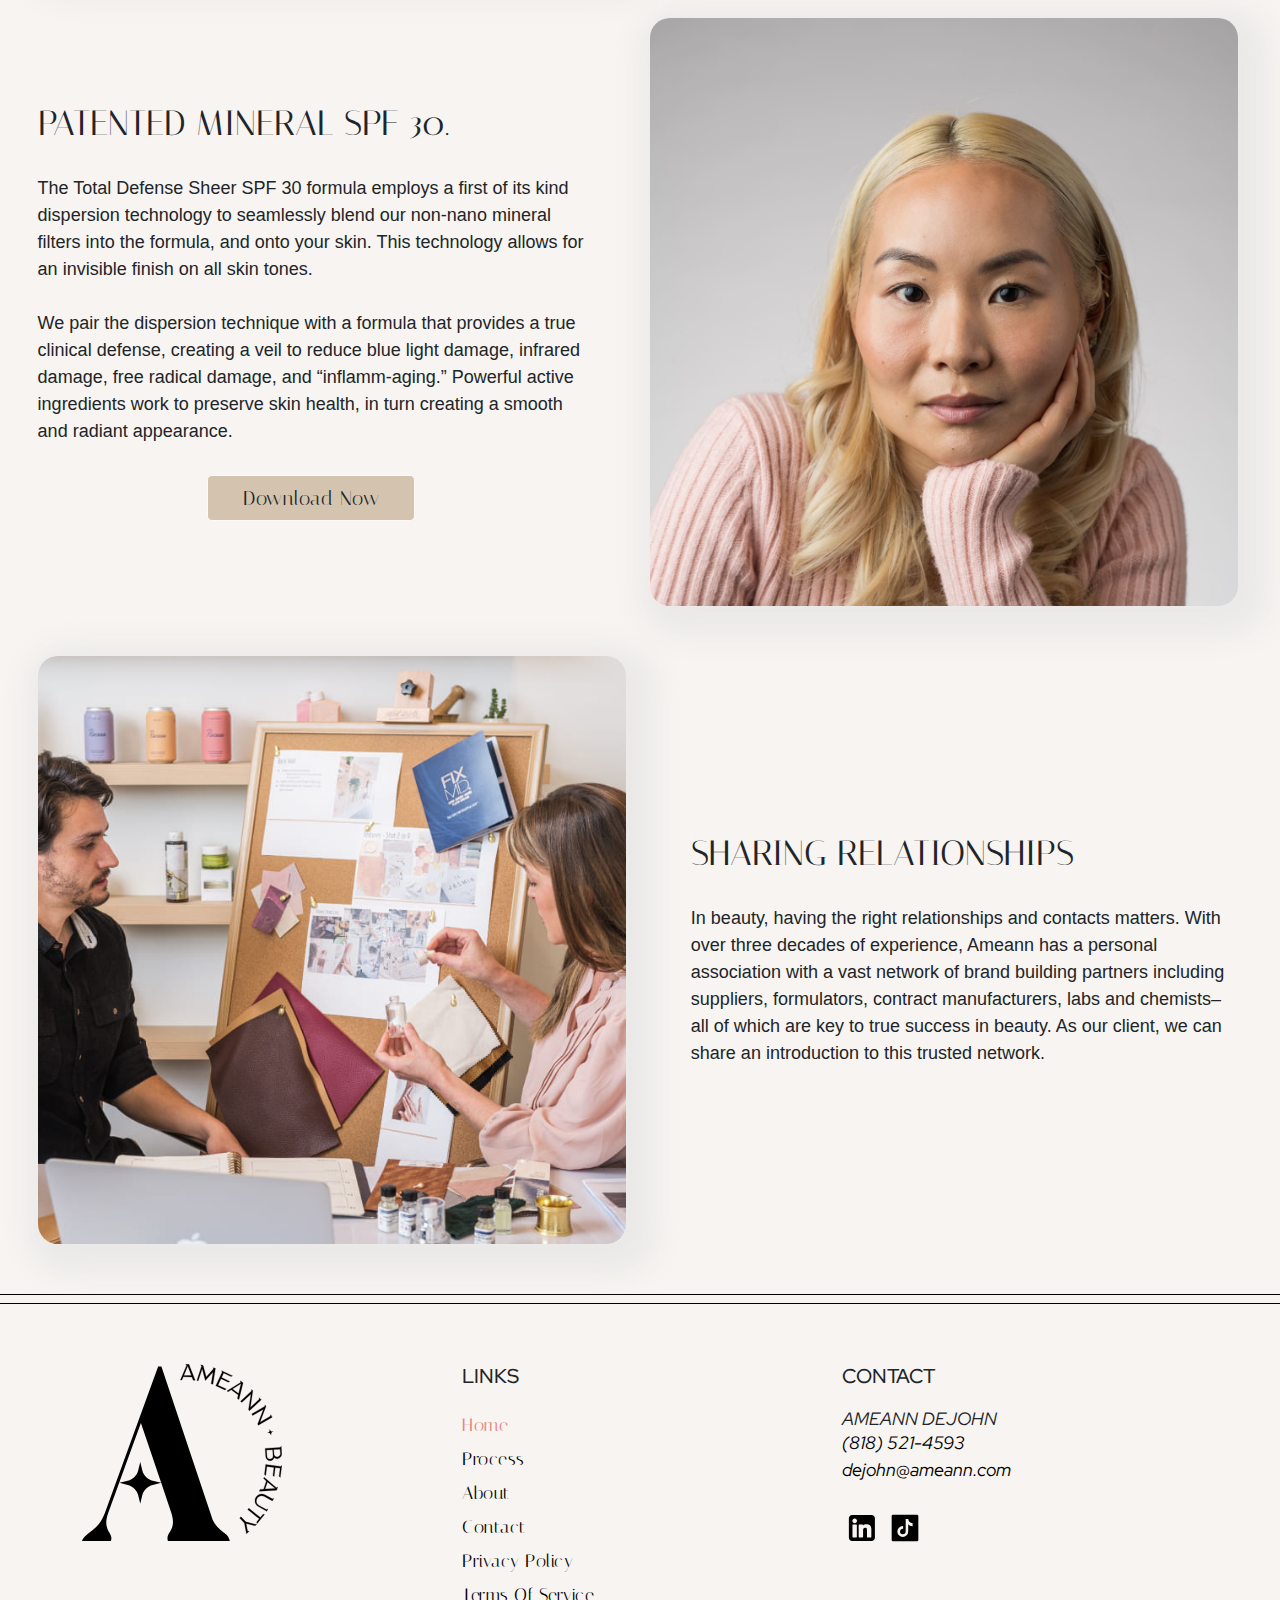
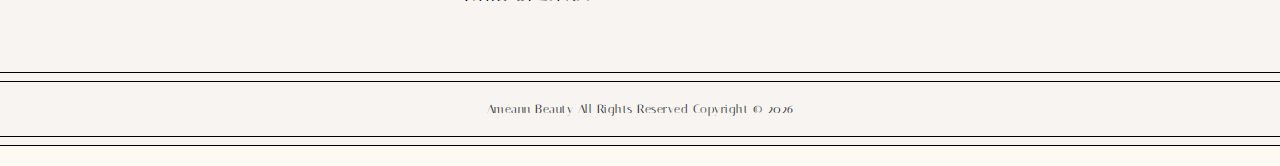
==== commit 6610ef36: "add new tab for open all links" ====
--- a/index.html
+++ b/index.html
@@ -87,15 +87,16 @@
     <div class="image-wrap">
       <!-- Web banner version -->
 
-      <video id="my-video" class="web-video-banner" autoplay muted loop playsinline poster="Background_Banner"
-        data-setup='{"controls": false, "autoplay": true, "preload": "auto"}'>
+      <video class="web-video-banner" autoplay="true" muted="true" loop="true" playsinline
+       
+        >
         <source src="./assets/video/ameannbeauty-hp-banner-desktop.mp4" type="video/mp4">
         <source src="./assets/video/ameannbeauty-hp-banner-desktop.webm" type="video/webm">
         <source src="./assets/video/ameannbeauty-hp-banner-desktop.ogg" type="video/ogg">
       </video>
       <!-- Mobile banner version -->
-      <video id="my-video-2" class="mobile-video-banner" autoplay muted loop poster="Background_Banner2"
-        data-setup='{"controls": false, "autoplay": true, "preload": "auto"}'>
+      <video  class="mobile-video-banner" autoplay="true" muted="true" loop="true" playsinline
+       >
         <source src="./assets/video/ameannbeauty-hp-banner-mobile.mp4" type="video/mp4">
         <source src="./assets/video/ameannbeauty-hp-banner-mobile.webm" type="video/webm">
         <source src="./assets/video/ameannbeauty-hp-banner-mobile.ogg" type="video/ogg">
@@ -145,7 +146,7 @@
               ingredients work to preserve skin health, in turn creating a smooth and radiant appearance.
             </p>
             <div class="buttons">
-              <a href="assets/files/ameann-beauty-total-defense-spf-30 (1).pdf" target="_blank" class="btn">Download
+              <a href="assets/files/ameann-beauty-total-defense-spf-30.pdf" target="_blank" class="btn">Download
                 Now</a>
             </div>
           </div>
@@ -209,16 +210,9 @@
                 <a href="mailto:dejohn@ameann.com"><em>dejohn@ameann.com</em></a>
               </div>
               <div class="social-icon">
-                <a href=""><svg fill="#000000" viewBox="-5.5 0 32 32" version="1.1" xmlns="http://www.w3.org/2000/svg">
-                    <title>linkedin</title>
-                    <path
-                      d="M0 8.219v15.563c0 1.469 1.156 2.625 2.625 2.625h15.563c0.719 0 1.406-0.344 1.844-0.781 0.469-0.469 0.781-1.063 0.781-1.844v-15.563c0-1.469-1.156-2.625-2.625-2.625h-15.563c-0.781 0-1.375 0.313-1.844 0.781-0.438 0.438-0.781 1.125-0.781 1.844zM2.813 10.281c0-1 0.813-1.875 1.813-1.875 1.031 0 1.875 0.875 1.875 1.875 0 1.031-0.844 1.844-1.875 1.844-1 0-1.813-0.813-1.813-1.844zM7.844 23.125v-9.531c0-0.219 0.219-0.406 0.375-0.406h2.656c0.375 0 0.375 0.438 0.375 0.719 0.75-0.75 1.719-0.938 2.719-0.938 2.438 0 4 1.156 4 3.719v6.438c0 0.219-0.188 0.406-0.375 0.406h-2.75c-0.219 0-0.375-0.219-0.375-0.406v-5.813c0-0.969-0.281-1.5-1.375-1.5-1.375 0-1.719 0.906-1.719 2.125v5.188c0 0.219-0.219 0.406-0.438 0.406h-2.719c-0.156 0-0.375-0.219-0.375-0.406zM2.875 23.125v-9.531c0-0.219 0.219-0.406 0.375-0.406h2.719c0.25 0 0.406 0.156 0.406 0.406v9.531c0 0.219-0.188 0.406-0.406 0.406h-2.719c-0.188 0-0.375-0.219-0.375-0.406z">
-                    </path>
-                  </svg></a>
-                <a href=""><svg fill="#000000" class="tiktok" viewBox="0 0 24 24" xmlns="http://www.w3.org/2000/svg">
-                    <path
-                      d="M21,2H3A1,1,0,0,0,2,3V21a1,1,0,0,0,1,1H21a1,1,0,0,0,1-1V3A1,1,0,0,0,21,2Zm-3.281,8.725h0c-.109.011-.219.016-.328.017A3.571,3.571,0,0,1,14.4,9.129v5.493a4.061,4.061,0,1,1-4.06-4.06c.085,0,.167.008.251.013v2a2.067,2.067,0,1,0-.251,4.119A2.123,2.123,0,0,0,12.5,14.649l.02-9.331h1.914A3.564,3.564,0,0,0,17.719,8.5Z" />
-                  </svg></a>
+                <a target="_blank" href="https://www.linkedin.com/company/ameann-beauty-llc/about/"><svg fill="#000000" viewBox="-5.5 0 32 32" version="1.1" xmlns="http://www.w3.org/2000/svg">
+                <path d="M0 8.219v15.563c0 1.469 1.156 2.625 2.625 2.625h15.563c0.719 0 1.406-0.344 1.844-0.781 0.469-0.469 0.781-1.063 0.781-1.844v-15.563c0-1.469-1.156-2.625-2.625-2.625h-15.563c-0.781 0-1.375 0.313-1.844 0.781-0.438 0.438-0.781 1.125-0.781 1.844zM2.813 10.281c0-1 0.813-1.875 1.813-1.875 1.031 0 1.875 0.875 1.875 1.875 0 1.031-0.844 1.844-1.875 1.844-1 0-1.813-0.813-1.813-1.844zM7.844 23.125v-9.531c0-0.219 0.219-0.406 0.375-0.406h2.656c0.375 0 0.375 0.438 0.375 0.719 0.75-0.75 1.719-0.938 2.719-0.938 2.438 0 4 1.156 4 3.719v6.438c0 0.219-0.188 0.406-0.375 0.406h-2.75c-0.219 0-0.375-0.219-0.375-0.406v-5.813c0-0.969-0.281-1.5-1.375-1.5-1.375 0-1.719 0.906-1.719 2.125v5.188c0 0.219-0.219 0.406-0.438 0.406h-2.719c-0.156 0-0.375-0.219-0.375-0.406zM2.875 23.125v-9.531c0-0.219 0.219-0.406 0.375-0.406h2.719c0.25 0 0.406 0.156 0.406 0.406v9.531c0 0.219-0.188 0.406-0.406 0.406h-2.719c-0.188 0-0.375-0.219-0.375-0.406z"></path></svg></a>    
+                <a target="_blank" href="https://www.tiktok.com/@skincaregenius"><svg fill="#000000" class="tiktok" viewBox="0 0 24 24" xmlns="http://www.w3.org/2000/svg"><path d="M21,2H3A1,1,0,0,0,2,3V21a1,1,0,0,0,1,1H21a1,1,0,0,0,1-1V3A1,1,0,0,0,21,2Zm-3.281,8.725h0c-.109.011-.219.016-.328.017A3.571,3.571,0,0,1,14.4,9.129v5.493a4.061,4.061,0,1,1-4.06-4.06c.085,0,.167.008.251.013v2a2.067,2.067,0,1,0-.251,4.119A2.123,2.123,0,0,0,12.5,14.649l.02-9.331h1.914A3.564,3.564,0,0,0,17.719,8.5Z"/></svg></a>
               </div>
             </div>
           </div>
@@ -234,7 +228,7 @@
     </div>
   </footer>
   <!-- Script for play video -->
-  <script src="https://vjs.zencdn.net/8.3.0/video.min.js"></script>
+<!--   <script src="https://vjs.zencdn.net/8.3.0/video.min.js"></script> -->
   <!-- Optional JavaScript; choose one of the two! -->
   <script src="assets/js/jquery-3.6.1.min.js"></script>
 
--- a/assets/css/style.css
+++ b/assets/css/style.css
@@ -341,11 +341,11 @@
     margin-top: 30px;
   }
 
-  .buttons .btn {
+ /*  .buttons .btn {
     padding: 8px 30px;
     font-size: 22px;
     border-radius: 5px;
-  }
+  } */
 
   .home-section .items {
     padding: 30px 30px;
@@ -413,9 +413,9 @@
     margin-top: 5vw;
   }
 
-  .buttons .btn {
+/*   .buttons .btn {
     font-size: 4vw;
-  }
+  } */
 
   .home-section .items {
     padding: 50px 30px 0;
@@ -431,9 +431,9 @@
 }
 
 @media (max-width: 500px) {
-  .buttons .btn {
+/*   .buttons .btn {
     padding: 5px 20px;
-  }
+  } */
 
   .home-section .items .content h3 {
     font-size: 5vw;
@@ -1426,10 +1426,9 @@
 .web-video-banner,
 #my-video_html5_api {
   display: block;
+  position: relative;
   width: 100%;
-  height: max-content;
-  object-fit: cover;
-  z-index: -1;
+  height: 56.25%;
 
 }
 
@@ -1449,10 +1448,7 @@
 .mobile-video-banner,
 #my-video-2_html5_api {
   display: none;
-  width: 100%;
-  height: max-content;
-  object-fit: cover;
-  z-index: -1;
+
 
 }
 
@@ -1534,6 +1530,9 @@
    .mobile-video-banner,
    #my-video-2_html5_api {
     display: block;
+    position: relative;
+    width: 100%;
+    height: 56.25%;
   }
 }
 
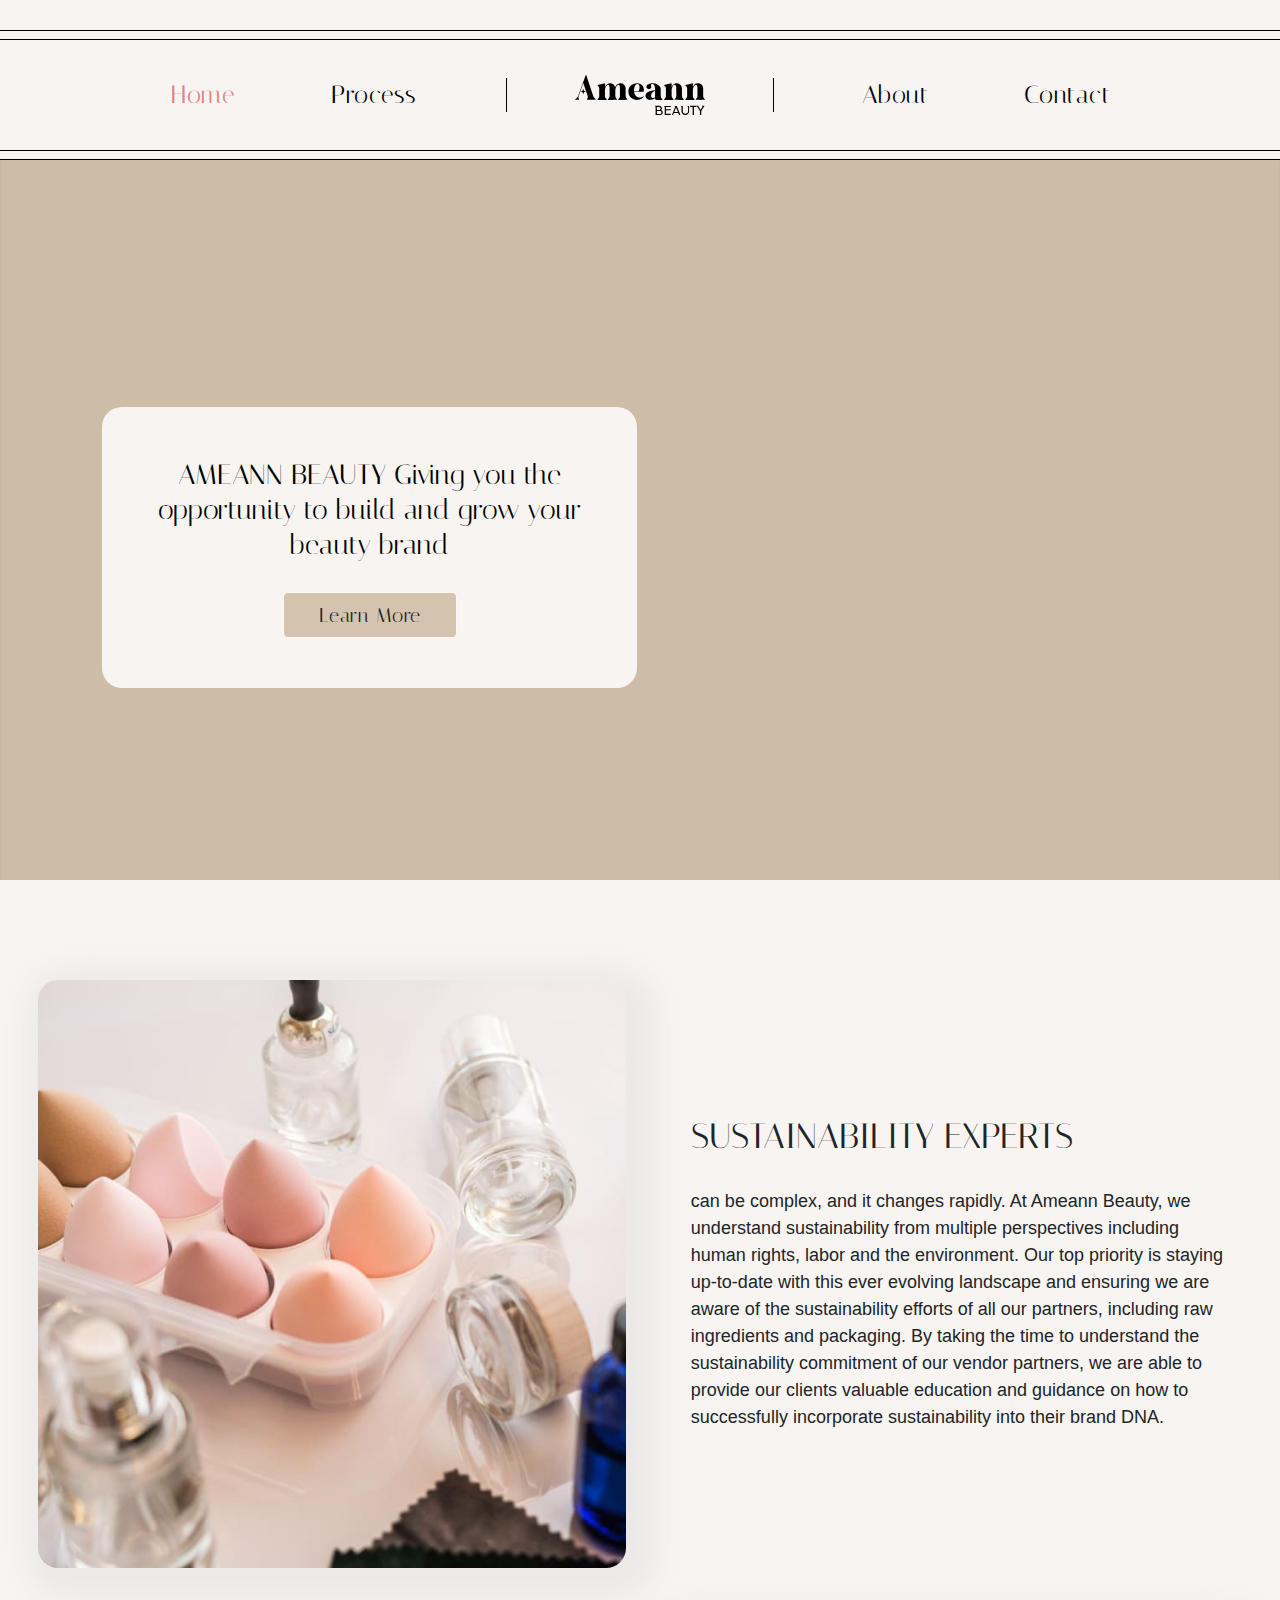
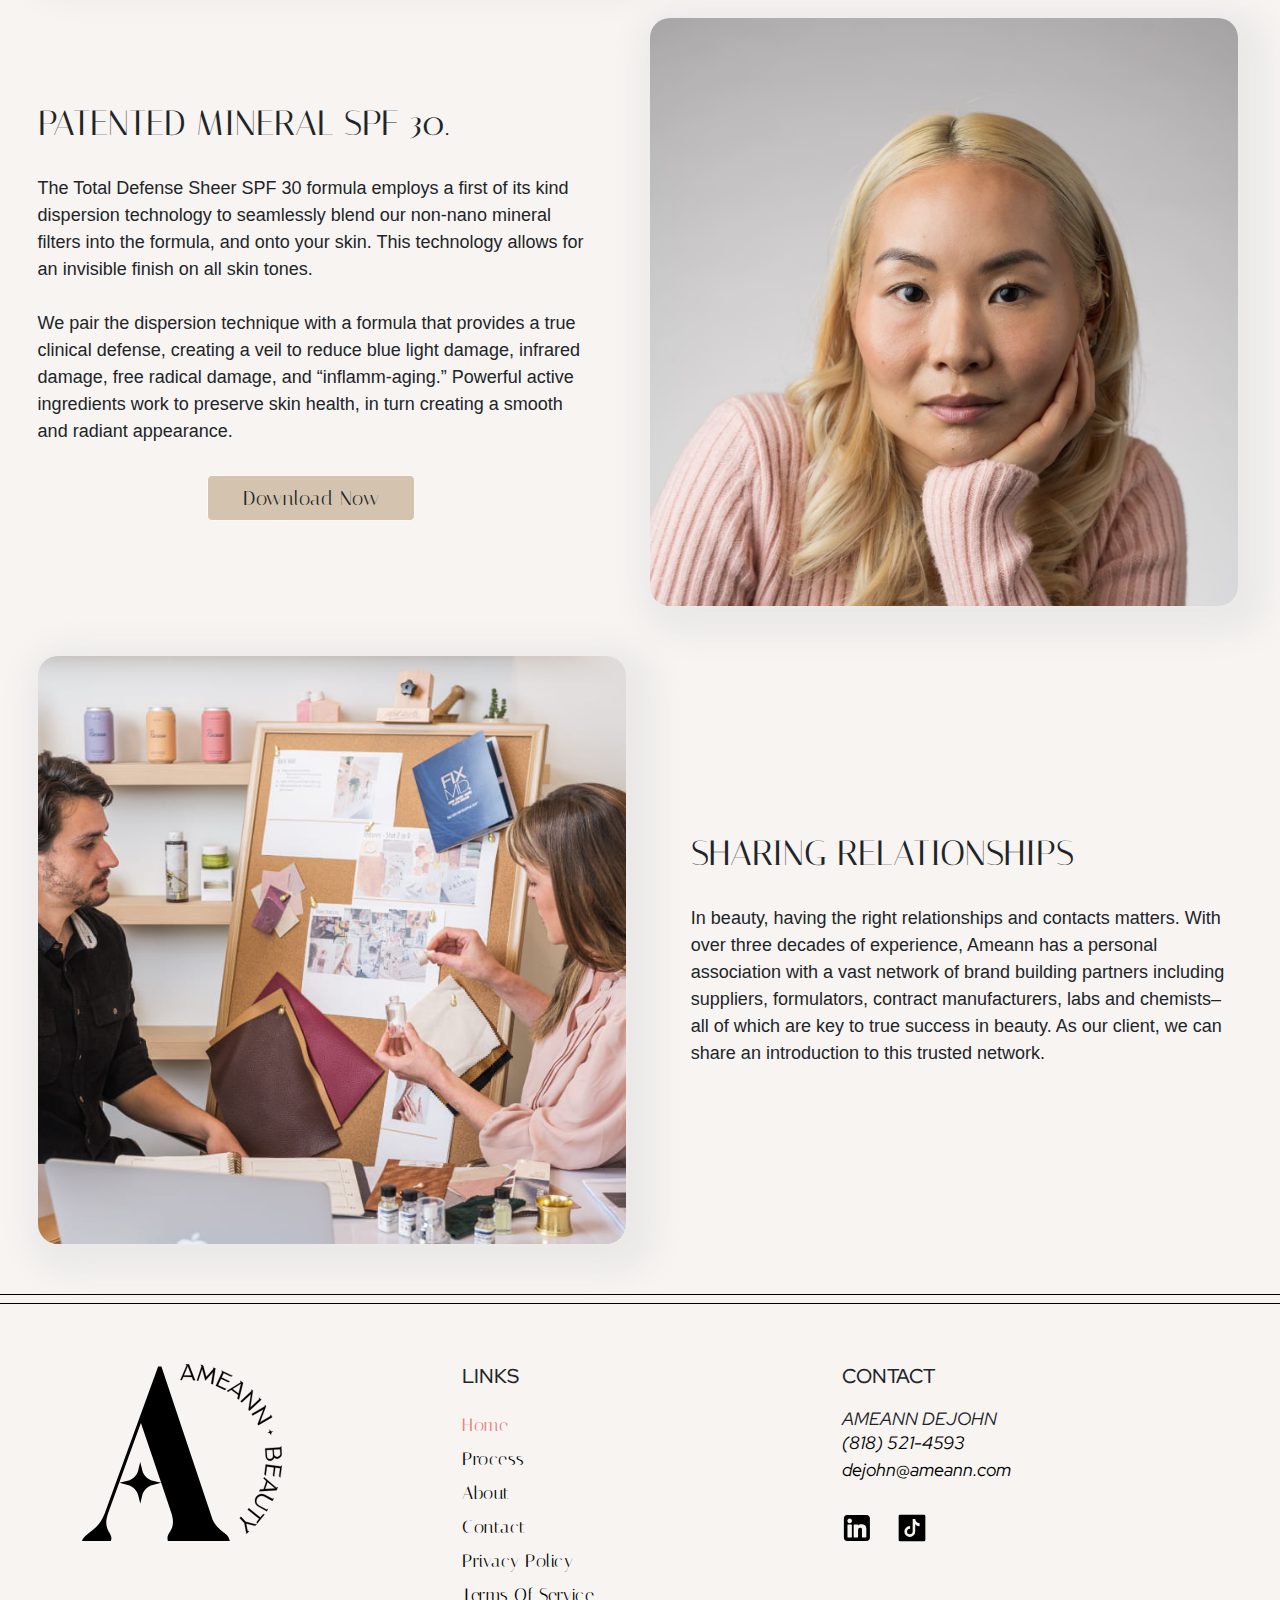
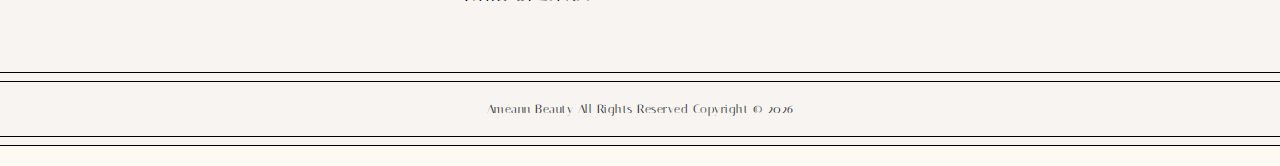
==== commit 7ac82c68: "repair duplicated footer" ====
--- a/index.html
+++ b/index.html
@@ -17,7 +17,7 @@
   <link rel="stylesheet" href="assets/css/bootstrap.min.css">
   <link rel="stylesheet" href="assets/fonts/ameann-icons/icon.css">
   <link rel="stylesheet" href="assets/css/style.css">
-
+  <script src="./assets/js/addComponents.js"></script>
 </head>
 
 <body>
@@ -87,16 +87,13 @@
     <div class="image-wrap">
       <!-- Web banner version -->
 
-      <video class="web-video-banner" autoplay="true" muted="true" loop="true" playsinline
-       
-        >
+      <video class="web-video-banner" autoplay="true" muted="true" loop="true" playsinline>
         <source src="./assets/video/ameannbeauty-hp-banner-desktop.mp4" type="video/mp4">
         <source src="./assets/video/ameannbeauty-hp-banner-desktop.webm" type="video/webm">
         <source src="./assets/video/ameannbeauty-hp-banner-desktop.ogg" type="video/ogg">
       </video>
       <!-- Mobile banner version -->
-      <video  class="mobile-video-banner" autoplay="true" muted="true" loop="true" playsinline
-       >
+      <video class="mobile-video-banner" autoplay="true" muted="true" loop="true" playsinline>
         <source src="./assets/video/ameannbeauty-hp-banner-mobile.mp4" type="video/mp4">
         <source src="./assets/video/ameannbeauty-hp-banner-mobile.webm" type="video/webm">
         <source src="./assets/video/ameannbeauty-hp-banner-mobile.ogg" type="video/ogg">
@@ -210,9 +207,17 @@
                 <a href="mailto:dejohn@ameann.com"><em>dejohn@ameann.com</em></a>
               </div>
               <div class="social-icon">
-                <a target="_blank" href="https://www.linkedin.com/company/ameann-beauty-llc/about/"><svg fill="#000000" viewBox="-5.5 0 32 32" version="1.1" xmlns="http://www.w3.org/2000/svg">
-                <path d="M0 8.219v15.563c0 1.469 1.156 2.625 2.625 2.625h15.563c0.719 0 1.406-0.344 1.844-0.781 0.469-0.469 0.781-1.063 0.781-1.844v-15.563c0-1.469-1.156-2.625-2.625-2.625h-15.563c-0.781 0-1.375 0.313-1.844 0.781-0.438 0.438-0.781 1.125-0.781 1.844zM2.813 10.281c0-1 0.813-1.875 1.813-1.875 1.031 0 1.875 0.875 1.875 1.875 0 1.031-0.844 1.844-1.875 1.844-1 0-1.813-0.813-1.813-1.844zM7.844 23.125v-9.531c0-0.219 0.219-0.406 0.375-0.406h2.656c0.375 0 0.375 0.438 0.375 0.719 0.75-0.75 1.719-0.938 2.719-0.938 2.438 0 4 1.156 4 3.719v6.438c0 0.219-0.188 0.406-0.375 0.406h-2.75c-0.219 0-0.375-0.219-0.375-0.406v-5.813c0-0.969-0.281-1.5-1.375-1.5-1.375 0-1.719 0.906-1.719 2.125v5.188c0 0.219-0.219 0.406-0.438 0.406h-2.719c-0.156 0-0.375-0.219-0.375-0.406zM2.875 23.125v-9.531c0-0.219 0.219-0.406 0.375-0.406h2.719c0.25 0 0.406 0.156 0.406 0.406v9.531c0 0.219-0.188 0.406-0.406 0.406h-2.719c-0.188 0-0.375-0.219-0.375-0.406z"></path></svg></a>    
-                <a target="_blank" href="https://www.tiktok.com/@skincaregenius"><svg fill="#000000" class="tiktok" viewBox="0 0 24 24" xmlns="http://www.w3.org/2000/svg"><path d="M21,2H3A1,1,0,0,0,2,3V21a1,1,0,0,0,1,1H21a1,1,0,0,0,1-1V3A1,1,0,0,0,21,2Zm-3.281,8.725h0c-.109.011-.219.016-.328.017A3.571,3.571,0,0,1,14.4,9.129v5.493a4.061,4.061,0,1,1-4.06-4.06c.085,0,.167.008.251.013v2a2.067,2.067,0,1,0-.251,4.119A2.123,2.123,0,0,0,12.5,14.649l.02-9.331h1.914A3.564,3.564,0,0,0,17.719,8.5Z"/></svg></a>
+                <a target="_blank" href="https://www.linkedin.com/company/ameann-beauty-llc/about/"><svg fill="#000000"
+                    viewBox="-5.5 0 32 32" version="1.1" xmlns="http://www.w3.org/2000/svg">
+                    <path
+                      d="M0 8.219v15.563c0 1.469 1.156 2.625 2.625 2.625h15.563c0.719 0 1.406-0.344 1.844-0.781 0.469-0.469 0.781-1.063 0.781-1.844v-15.563c0-1.469-1.156-2.625-2.625-2.625h-15.563c-0.781 0-1.375 0.313-1.844 0.781-0.438 0.438-0.781 1.125-0.781 1.844zM2.813 10.281c0-1 0.813-1.875 1.813-1.875 1.031 0 1.875 0.875 1.875 1.875 0 1.031-0.844 1.844-1.875 1.844-1 0-1.813-0.813-1.813-1.844zM7.844 23.125v-9.531c0-0.219 0.219-0.406 0.375-0.406h2.656c0.375 0 0.375 0.438 0.375 0.719 0.75-0.75 1.719-0.938 2.719-0.938 2.438 0 4 1.156 4 3.719v6.438c0 0.219-0.188 0.406-0.375 0.406h-2.75c-0.219 0-0.375-0.219-0.375-0.406v-5.813c0-0.969-0.281-1.5-1.375-1.5-1.375 0-1.719 0.906-1.719 2.125v5.188c0 0.219-0.219 0.406-0.438 0.406h-2.719c-0.156 0-0.375-0.219-0.375-0.406zM2.875 23.125v-9.531c0-0.219 0.219-0.406 0.375-0.406h2.719c0.25 0 0.406 0.156 0.406 0.406v9.531c0 0.219-0.188 0.406-0.406 0.406h-2.719c-0.188 0-0.375-0.219-0.375-0.406z">
+                    </path>
+                  </svg></a>
+                <a target="_blank" href="https://www.tiktok.com/@skincaregenius"><svg fill="#000000" class="tiktok"
+                    viewBox="0 0 24 24" xmlns="http://www.w3.org/2000/svg">
+                    <path
+                      d="M21,2H3A1,1,0,0,0,2,3V21a1,1,0,0,0,1,1H21a1,1,0,0,0,1-1V3A1,1,0,0,0,21,2Zm-3.281,8.725h0c-.109.011-.219.016-.328.017A3.571,3.571,0,0,1,14.4,9.129v5.493a4.061,4.061,0,1,1-4.06-4.06c.085,0,.167.008.251.013v2a2.067,2.067,0,1,0-.251,4.119A2.123,2.123,0,0,0,12.5,14.649l.02-9.331h1.914A3.564,3.564,0,0,0,17.719,8.5Z" />
+                  </svg></a>
               </div>
             </div>
           </div>
@@ -227,8 +232,6 @@
       </div>
     </div>
   </footer>
-  <!-- Script for play video -->
-<!--   <script src="https://vjs.zencdn.net/8.3.0/video.min.js"></script> -->
   <!-- Optional JavaScript; choose one of the two! -->
   <script src="assets/js/jquery-3.6.1.min.js"></script>
 
--- a/assets/css/style.css
+++ b/assets/css/style.css
@@ -1350,7 +1350,13 @@
 .social-icon {
   margin-top: 20px;
 }
+.social-icon-top{
+  width: 40px;
+  max-height: 40px;
+  cursor: pointer;
+}
 .social-icon svg {
+  transform: translateX(-5px);
   width: 40px;
   max-height: 40px;
   cursor: pointer;
@@ -1361,6 +1367,12 @@
   cursor: pointer;
   transform: translateX(-12px);
 }
+.tiktok-top{
+  width: 32px;
+  height: 32px;
+  cursor: pointer;
+  transform: translate(55px, -36px);
+}
 
 
 .social-icon a {
@@ -1415,6 +1427,11 @@
 
   .footer .copyright p {
     font-size: 11px;
+  }
+  .social-icon{
+    display: flex;
+    justify-content: center;
+    margin-left: 36px;
   }
 }
 
